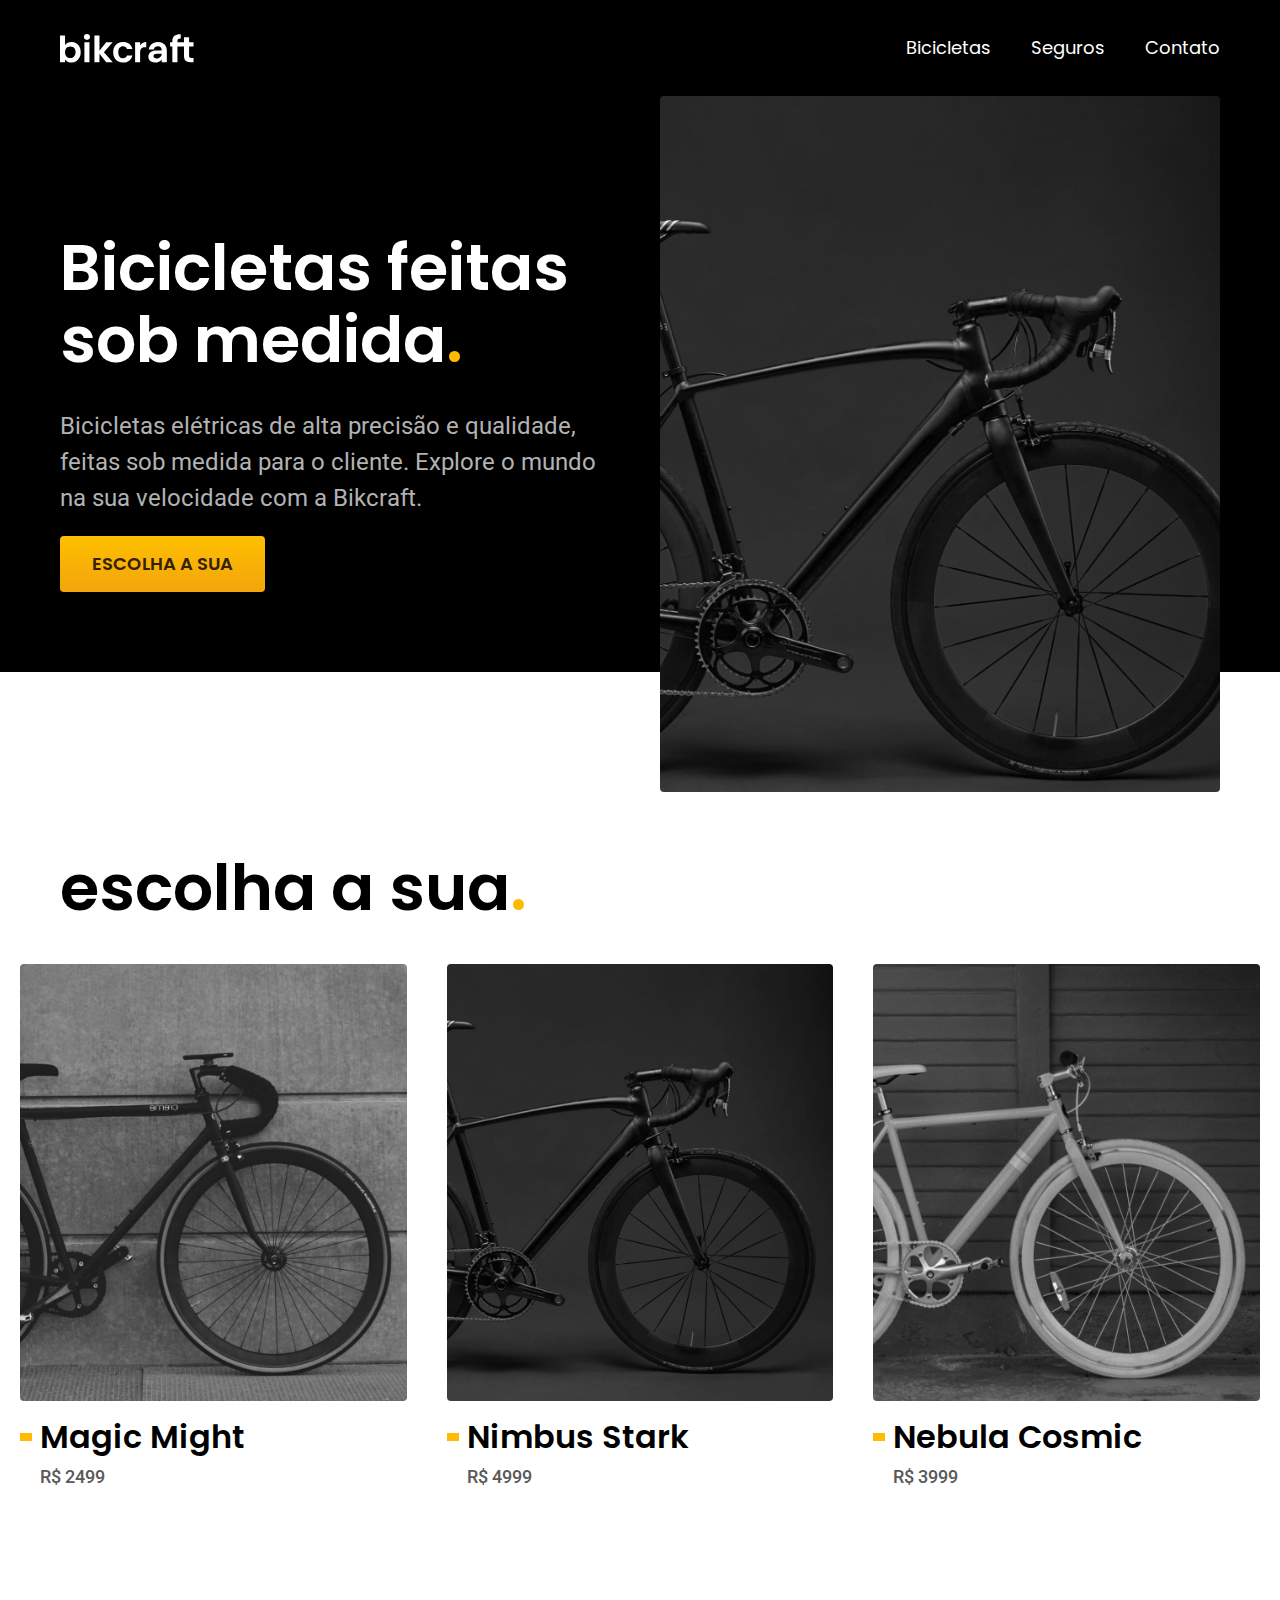
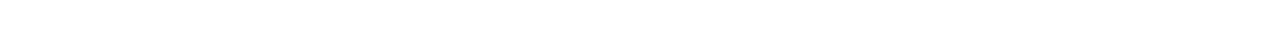
==== index.html @ d126e632 "Lista de bicicletas" ====
<!DOCTYPE html>
<html lang="pt-br">

<head>
  <meta charset="UTF-8">
  <meta name="description" content="Bicicletas elétricas de alta precisão e qualidade,  feitas sob medida para o cliente. Explore o mundo na sua velocidade com a Bikcraft.">
  <link rel="stylesheet" href="./css/style.css">
  <link rel="preconnect" href="https://fonts.googleapis.com">
  <link rel="preconnect" href="https://fonts.gstatic.com" crossorigin>
  <link href="https://fonts.googleapis.com/css2?family=Fira+Sans:wght@400;500;700&family=Poppins:wght@400;500;600&display=swap" rel="stylesheet">
  <link rel="preconnect" href="https://fonts.googleapis.com">
  <link rel="preconnect" href="https://fonts.gstatic.com" crossorigin>
  <link href="https://fonts.googleapis.com/css2?family=Fira+Sans:wght@400;500;700&family=Poppins:wght@400;500;600&family=Roboto:wght@400;500&display=swap" rel="stylesheet">
  <link rel="preconnect" href="https://fonts.googleapis.com">
  <link rel="preconnect" href="https://fonts.gstatic.com" crossorigin>
  <link href="https://fonts.googleapis.com/css2?family=Fira+Sans:wght@400;500;700&family=Merriweather:ital,wght@1,900&family=Poppins:wght@400;500;600&family=Roboto:wght@400;500&display=swap" rel="stylesheet">
  <meta name="viewport" content="width=device-width, initial-scale=1.0">
  <title>Bikcraft - Bicicletas Elétricas</title>
</head>

<body>

  <header class="header-bg">

    <div class="header container">
      <a href="./"><img src="./img/bikcraft.svg" alt="Bikcraft"></a>

      <nav aria-label="primaria">
        <ul class="header-menu font-1-m">
          <li><a href="./bicicletas.html">Bicicletas</a></li>
          <li><a href="./seguros.html">Seguros</a></li>
          <li><a href="./contato.html">Contato</a></li>
        </ul>
      </nav>

    </div>

  </header>

  <main class="introducao-bg">
    <div class="introducao container">
      <div class="introducao-conteudo">
        <h1 class="font-1-xxl">Bicicletas feitas sob medida<span class="ponto">.</span></h1>
        <p class="font-2-l">Bicicletas elétricas de alta precisão e qualidade, feitas sob medida para o cliente. Explore o mundo na sua velocidade com a Bikcraft.</p>
        <a href="./bicicletas.html" class="botao">Escolha a sua</a>
      </div>
      <div class="introducao-imagem">
        <img src="./img/fotos/introducao.jpg" alt="Bicicleta elétrica preta">
      </div>

    </div>
  </main>

  <article class="bicicletas-lista">
    <h2 class="font-1-xxl container">escolha a sua<span class="ponto">.</span></h2>
    <ul>
      <a href="./bicicletas/magic.html">
        <li><img src="./img/bicicletas/magic-home.jpg" alt="">
          <h3 class="font-1-xl">Magic Might</h3>
          <span class="font-2-m">R$ 2499</span>
        </li>
      </a>
      <a href="./bicicletas/nimbus.html">
        <li><img src="./img/bicicletas/nimbus-home.jpg" alt="">
          <h3 class="font-1-xl">Nimbus Stark</h3>
          <span class="font-2-m">R$ 4999</span>
        </li>
      </a>
      <a href="./bicicletas/nebula.html">
        <li><img src="./img/bicicletas/nebula-home.jpg" alt="">
          <h3 class="font-1-xl">Nebula Cosmic</h3>
          <span class="font-2-m">R$ 3999</span>
        </li>
      </a>


    </ul>
  </article>


</body>

</html>
---- css/style.css ----
@import "./utilidades/componentes.css";
@import "./global/global.css";
@import "./global/header.css";

/* Utilidades */
@import "./utilidades/tipografia.css";
@import "./utilidades/cores.css";

/* Home */
@import "./home/introducao.css";

/* Bicicletas */
@import "./bicicletas/bicicletas-lista.css";
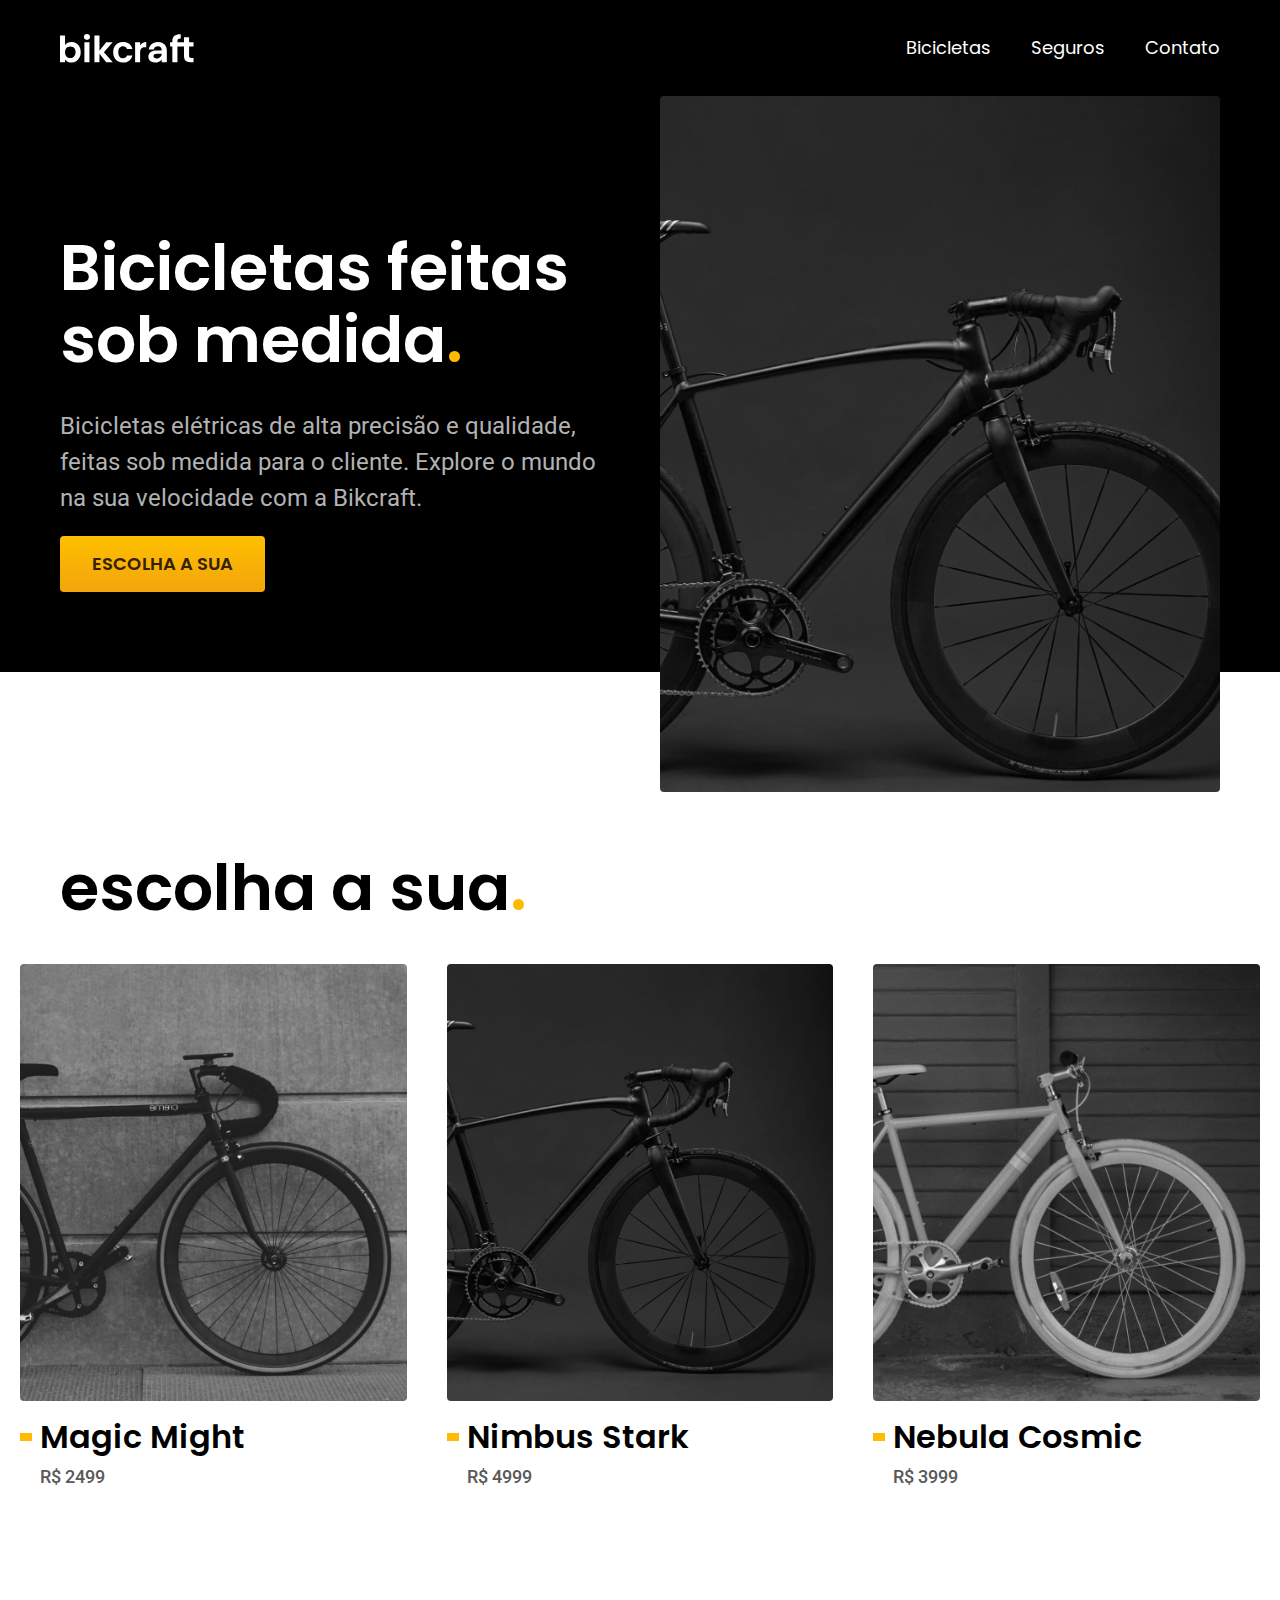
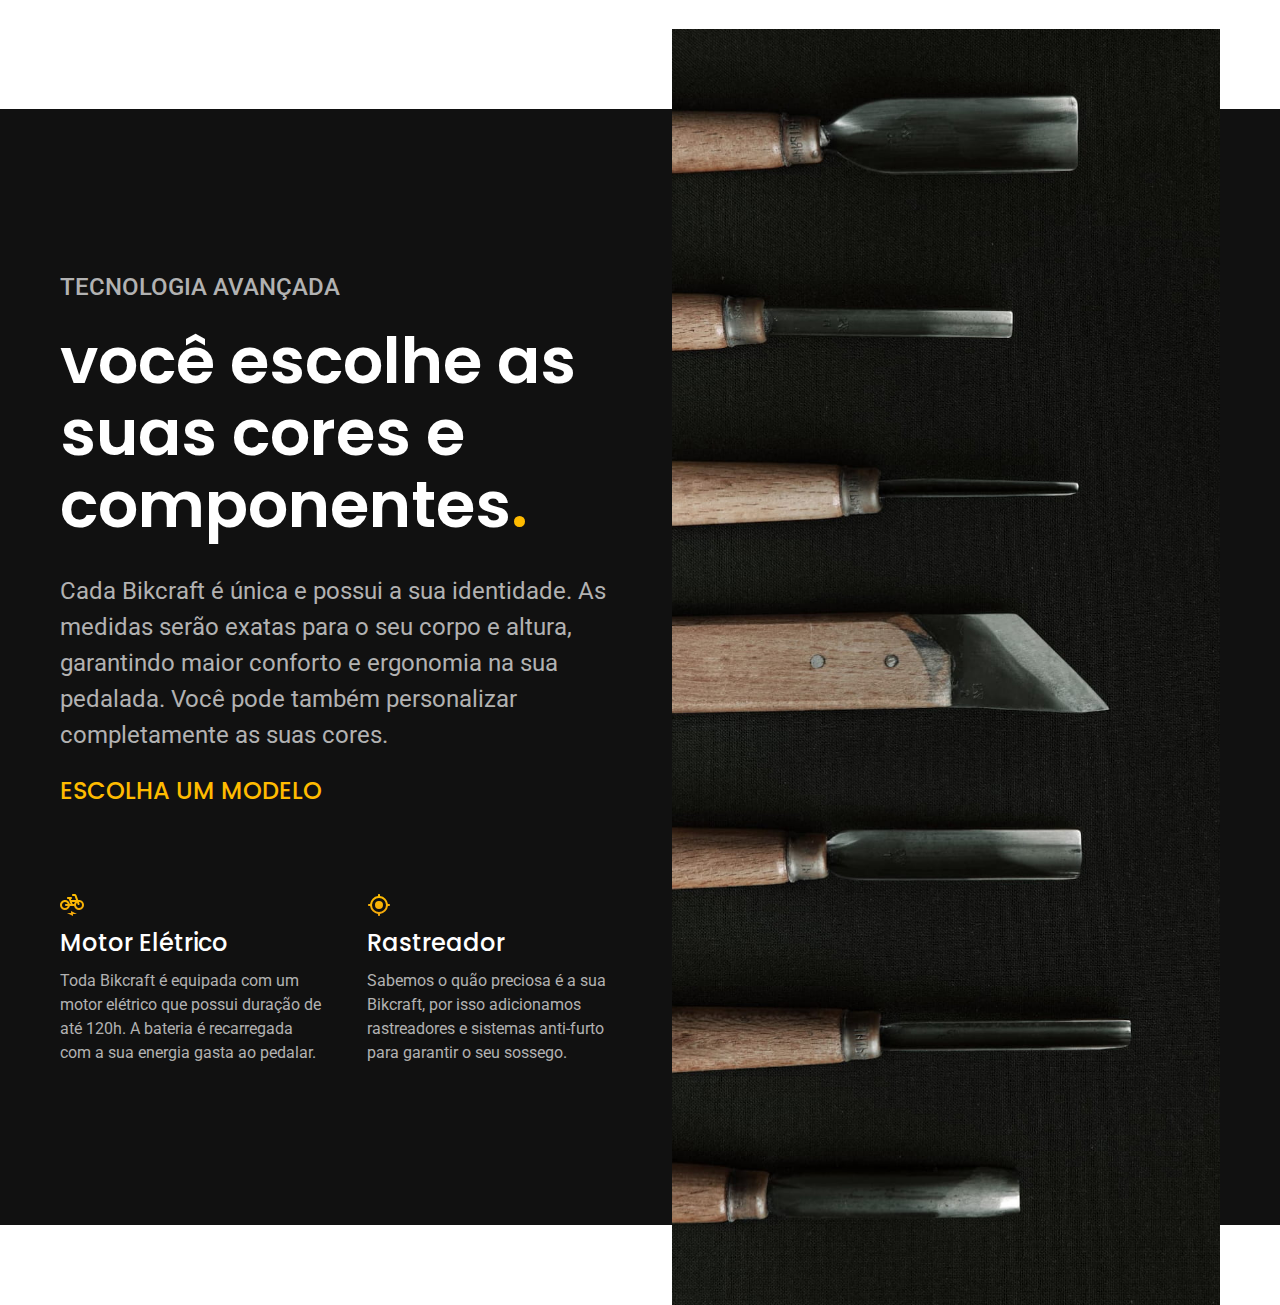
==== commit bb1e7a72: "Tecnologia" ====
--- a/index.html
+++ b/index.html
@@ -72,12 +72,36 @@
           <span class="font-2-m">R$ 3999</span>
         </li>
       </a>
-
-
     </ul>
   </article>
 
+  <article class="tecnologia-bg">
+    <div class="tecnologia container">
+      <div class="tecnologia-conteudo">
+        <span class="font-2-l-b subtitulo">Tecnologia avançada</span>
+        <h2 class="font-1-xxl">você escolhe as suas cores e componentes<span class="ponto">.</span></h2>
+        <p class="font-2-l">Cada Bikcraft é única e possui a sua identidade. As medidas serão exatas para o seu corpo e altura, garantindo maior conforto e ergonomia na sua pedalada. Você pode também personalizar completamente as suas cores.</p>
+        <a href="./bicicletas.html" class="font-1-l">Escolha um modelo</a>
+        <div class="vantagens">
+          <div class="vantagens-item">
+            <img src="./img/icones/eletrica.svg" alt="">
+            <h3 class="font-1-l">Motor Elétrico</h3>
+            <p class="font-2-s">Toda Bikcraft é equipada com um motor elétrico que possui duração de até 120h. A bateria é recarregada com a sua energia gasta ao pedalar.</p>
+          </div>
+          <div>
+            <img src="./img/icones/rastreador.svg" alt="">
+            <h3 class="font-1-l">Rastreador</h3>
+            <p class="font-2-s">Sabemos o quão preciosa é a sua Bikcraft, por isso adicionamos rastreadores e sistemas anti-furto para garantir o seu sossego.</p>
+          </div>
+        </div>
+      </div>
 
+      <div class="tecnologia-imagem">
+        <img src="./img/fotos/tecnologia.jpg" alt="">
+      </div>
+
+    </div>
+  </article>
 </body>
 
 </html>--- a/css/style.css
+++ b/css/style.css
@@ -8,6 +8,7 @@
 
 /* Home */
 @import "./home/introducao.css";
+@import "./home/tecnologia.css";
 
 /* Bicicletas */
 @import "./bicicletas/bicicletas-lista.css";
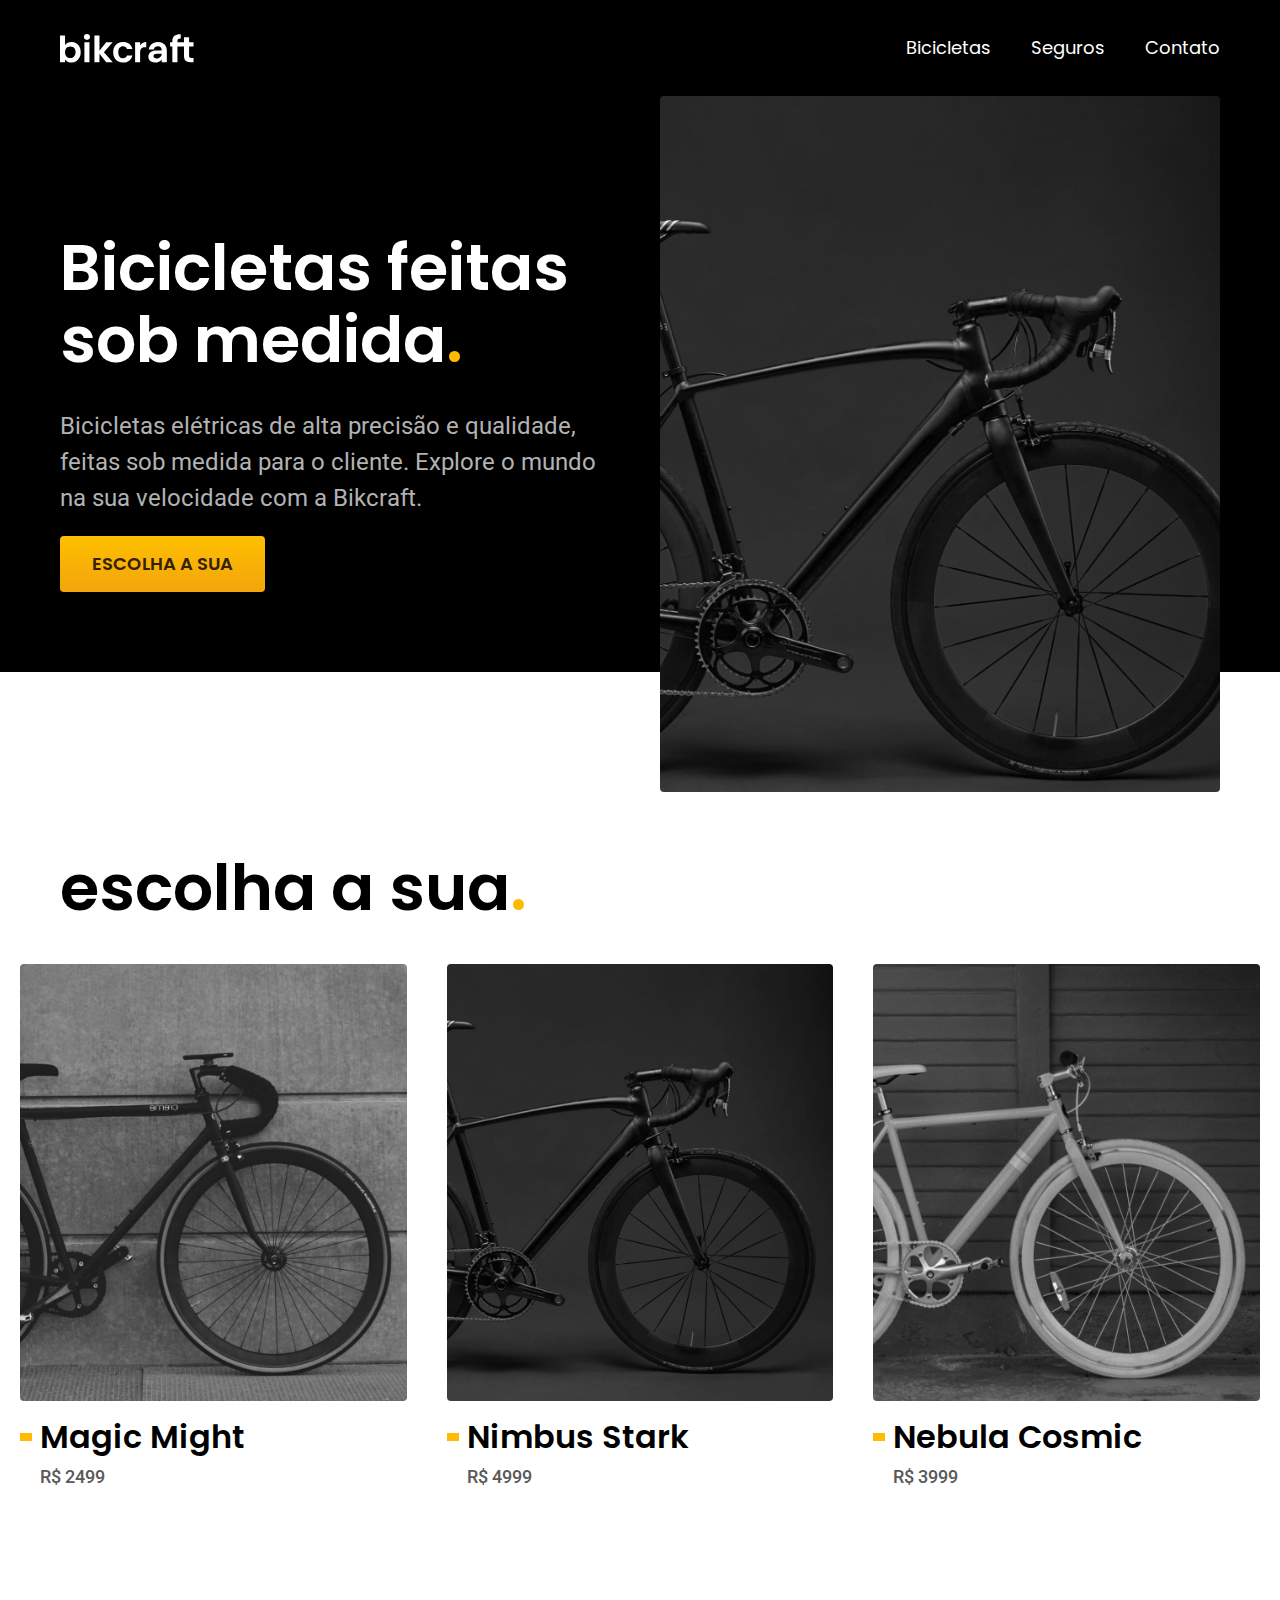
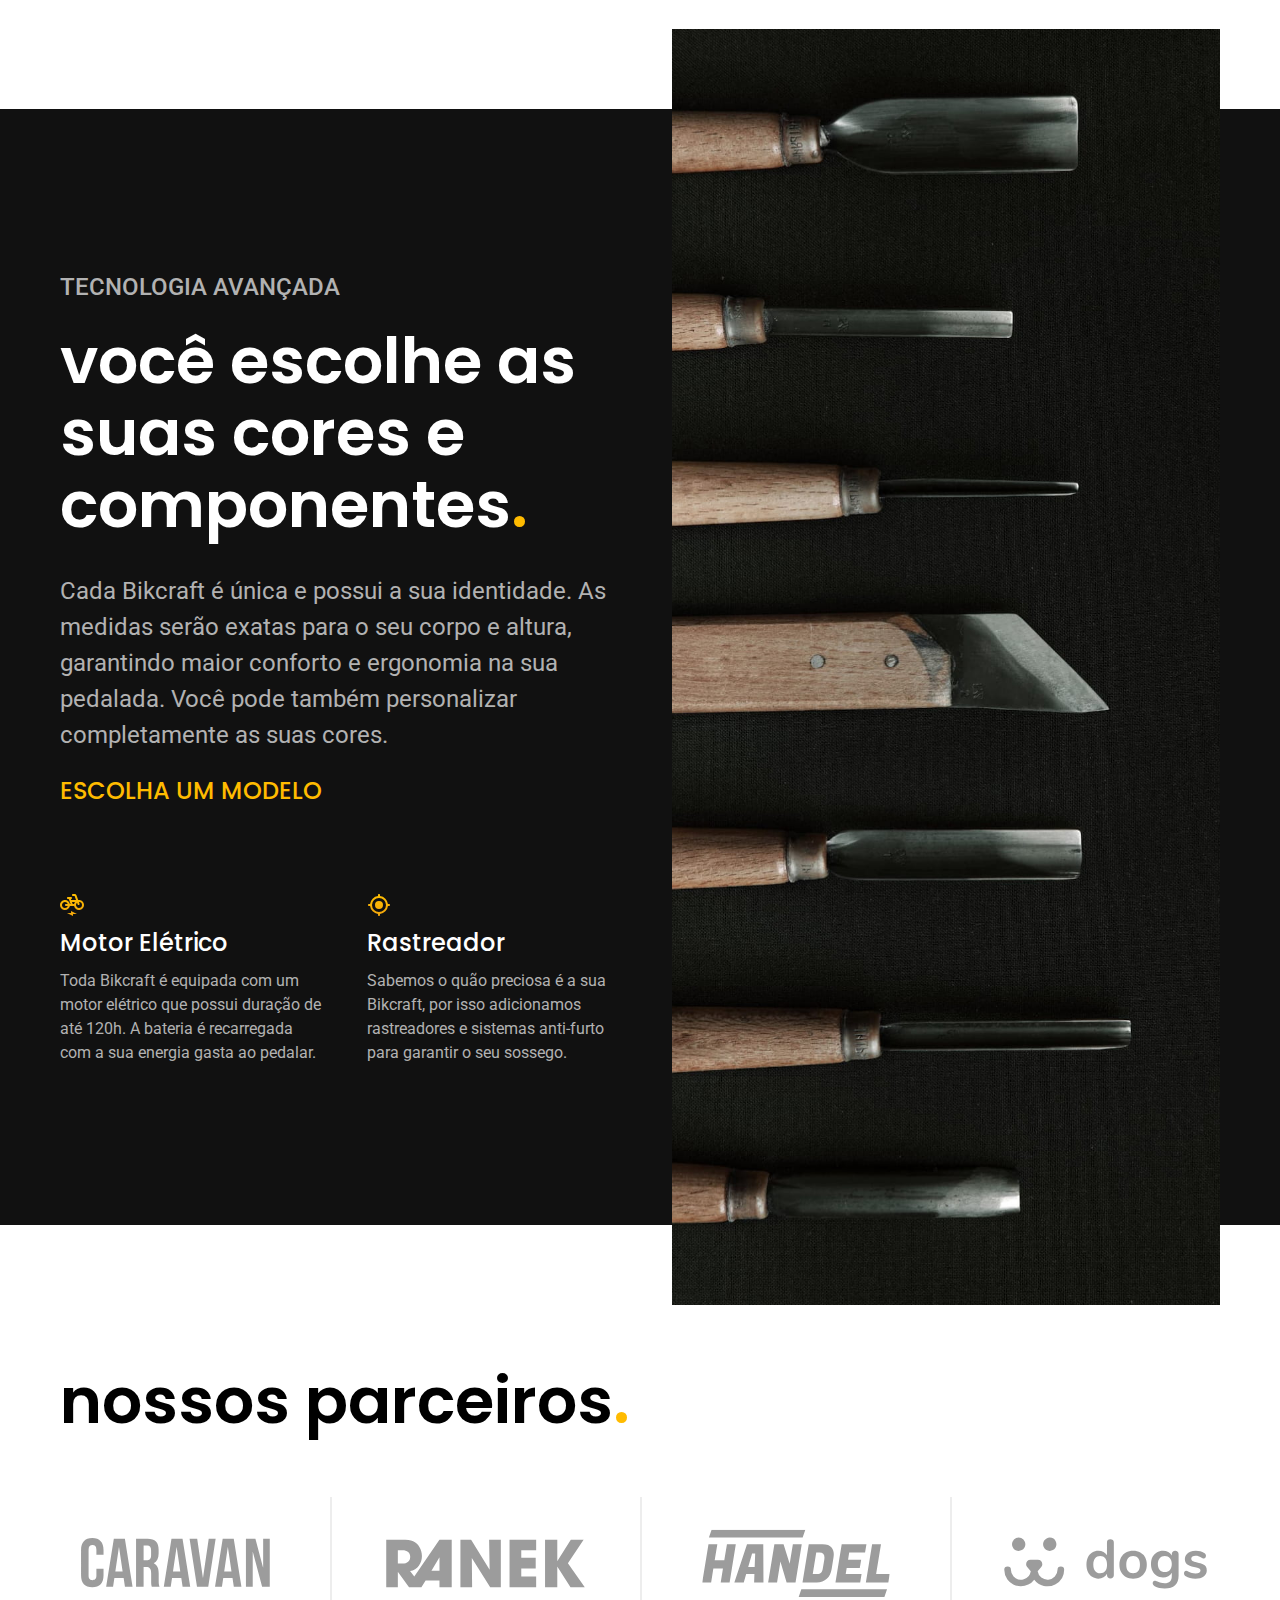
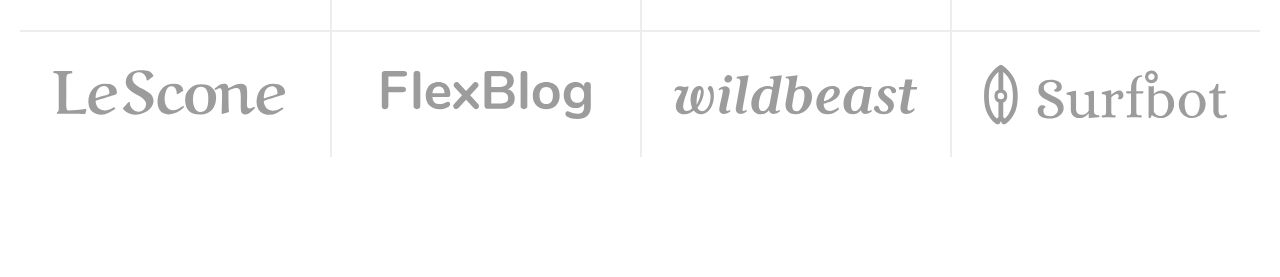
==== commit 7c8a56f7: "Parceiros" ====
--- a/index.html
+++ b/index.html
@@ -5,6 +5,7 @@
   <meta charset="UTF-8">
   <meta name="description" content="Bicicletas elétricas de alta precisão e qualidade,  feitas sob medida para o cliente. Explore o mundo na sua velocidade com a Bikcraft.">
   <link rel="stylesheet" href="./css/style.css">
+  <link rel="icon" type="image/x-icon" href="./img/favicon.svg">
   <link rel="preconnect" href="https://fonts.googleapis.com">
   <link rel="preconnect" href="https://fonts.gstatic.com" crossorigin>
   <link href="https://fonts.googleapis.com/css2?family=Fira+Sans:wght@400;500;700&family=Poppins:wght@400;500;600&display=swap" rel="stylesheet">
@@ -102,6 +103,36 @@
 
     </div>
   </article>
+
+  <section class="parceiros" aria-label="Nossos parceiros">
+    <h2 class="font-1-xxl container">nossos parceiros<span class="ponto">.</span></h2>
+    <ul class="parceiros-logo">
+      <li>
+        <img src="./img/parceiros/caravan.svg" alt="">
+      </li>
+      <li>
+        <img src="./img/parceiros/ranek.svg" alt="">
+      </li>
+      <li>
+        <img src="./img/parceiros/handel.svg" alt="">
+      </li>
+      <li>
+        <img src="./img/parceiros/dogs.svg" alt="">
+      </li>
+      <li>
+        <img src="./img/parceiros/lescone.svg" alt="">
+      </li>
+      <li>
+        <img src="./img/parceiros/flexblog.svg" alt="">
+      </li>
+      <li>
+        <img src="./img/parceiros/wildbeast.svg" alt="">
+      </li>
+      <li>
+        <img src="./img/parceiros/surfbot.svg" alt="">
+      </li>
+    </ul>
+  </section>
 </body>
 
 </html>--- a/css/style.css
+++ b/css/style.css
@@ -9,6 +9,7 @@
 /* Home */
 @import "./home/introducao.css";
 @import "./home/tecnologia.css";
+@import "./home/parceiros.css";
 
 /* Bicicletas */
 @import "./bicicletas/bicicletas-lista.css";
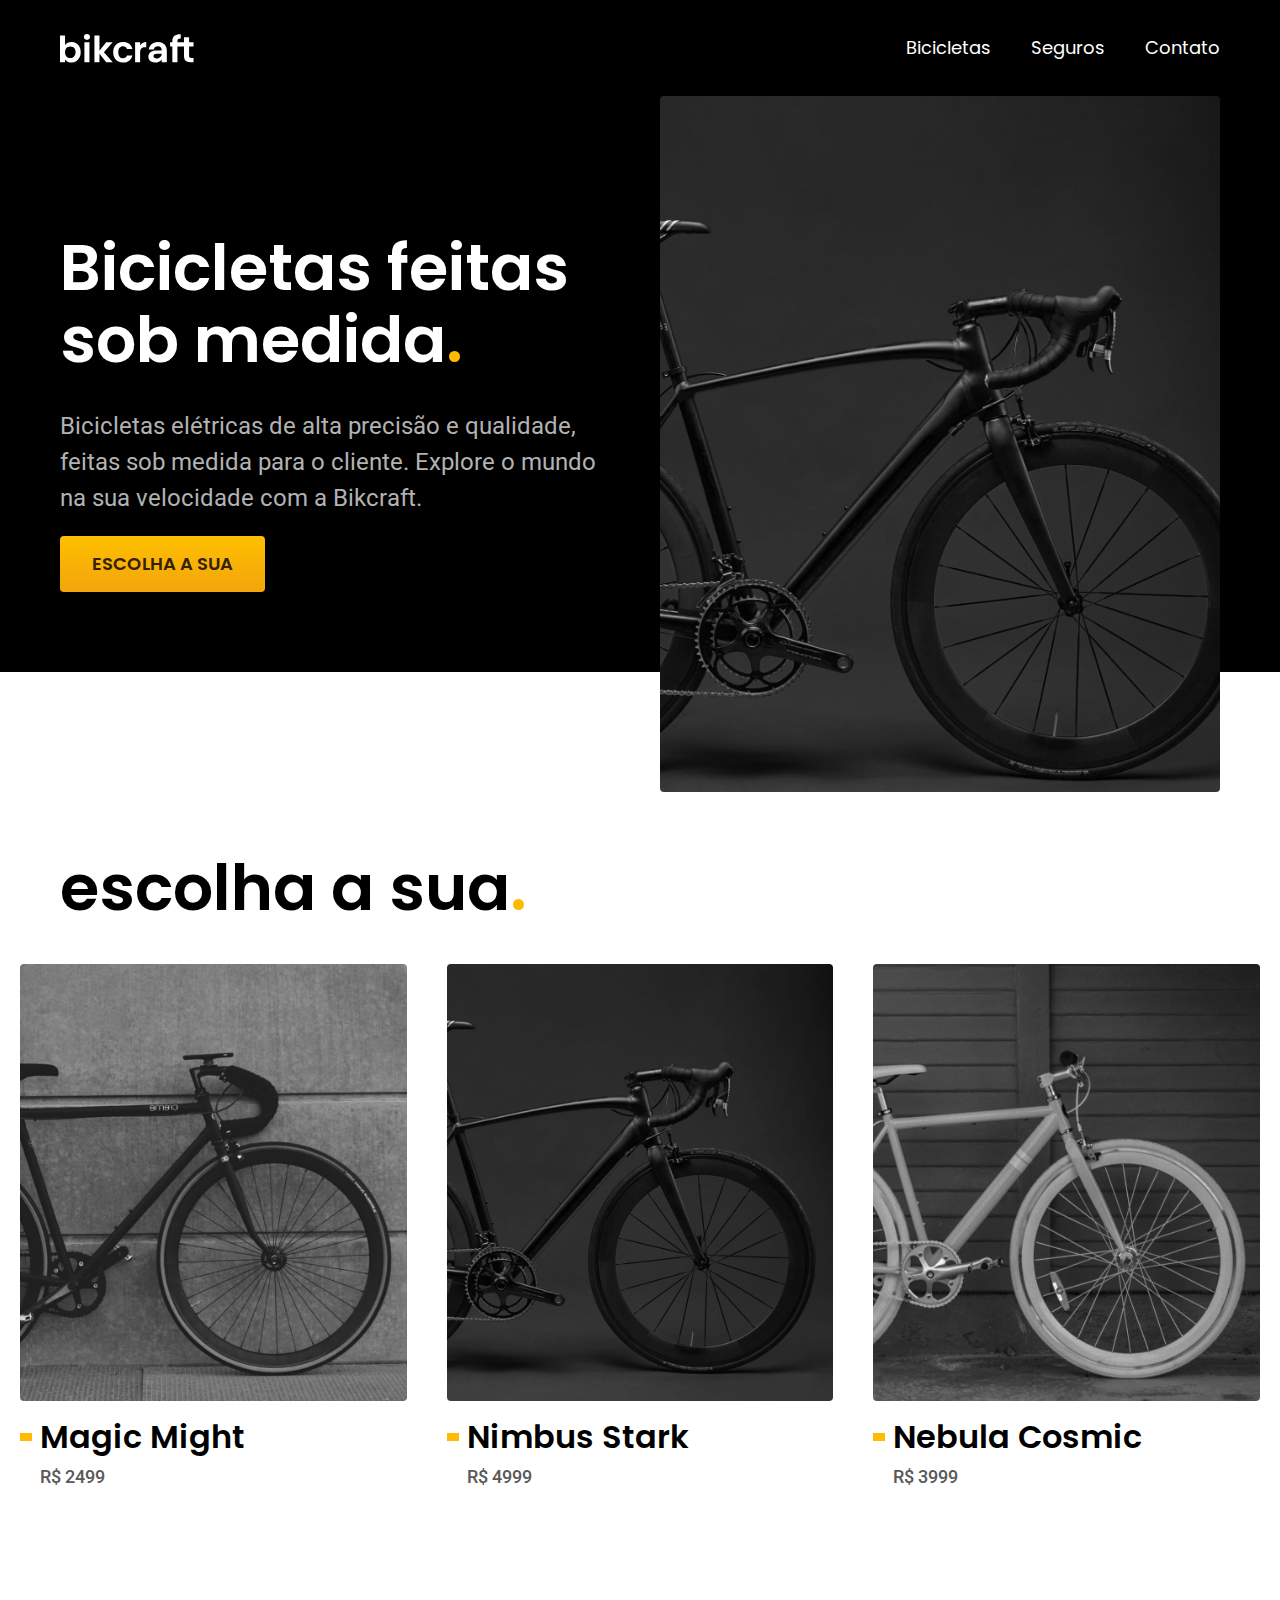
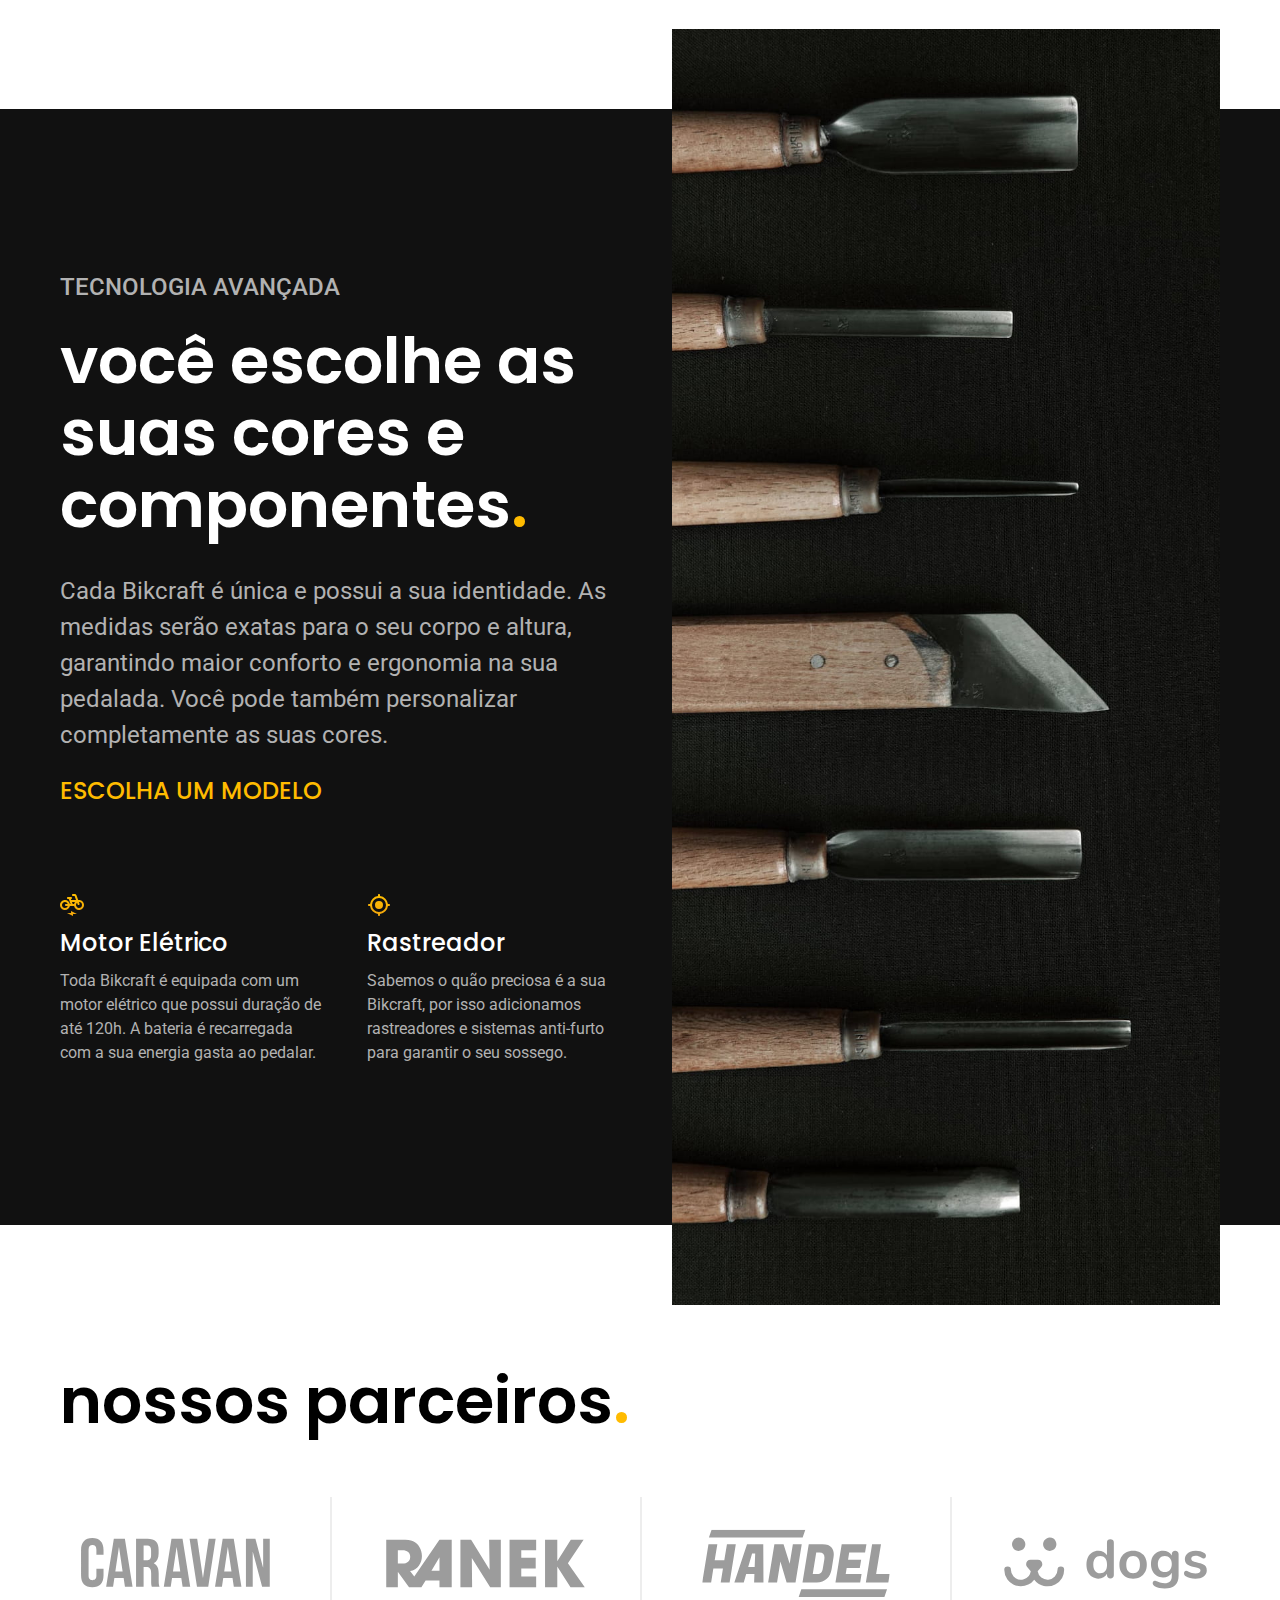
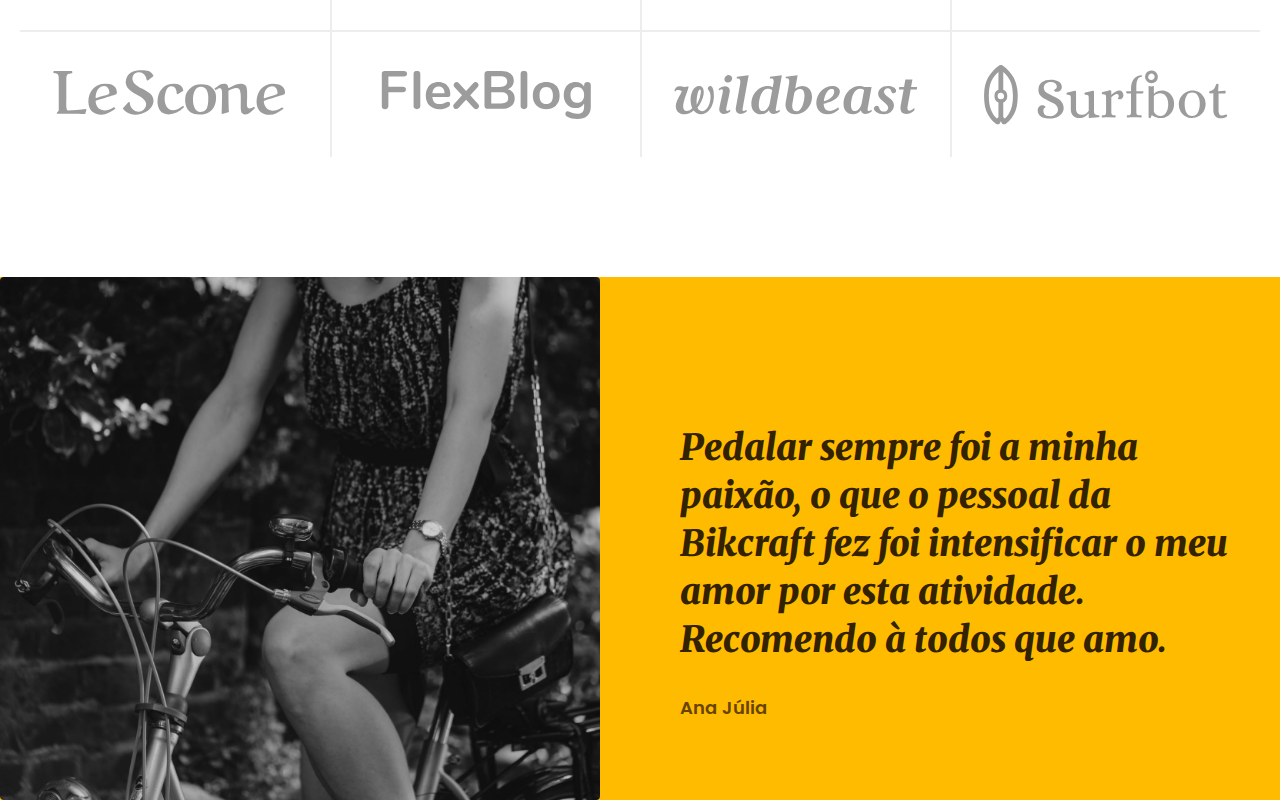
==== commit b2e04b18: "Depoimento" ====
--- a/index.html
+++ b/index.html
@@ -133,6 +133,18 @@
       </li>
     </ul>
   </section>
+
+  <section class="depoimento">
+    <div>
+      <img src="./img/fotos/depoimento.jpg" alt="">
+    </div>
+    <div class="citacao">
+      <p>Pedalar sempre foi a minha paixão, o que o pessoal da Bikcraft fez foi intensificar o meu amor por esta atividade. Recomendo à todos que amo.</p>
+      <span class="font-1-m-b">Ana Júlia</span>
+    </div>
+
+  </section>
+
 </body>
 
 </html>--- a/css/style.css
+++ b/css/style.css
@@ -10,6 +10,7 @@
 @import "./home/introducao.css";
 @import "./home/tecnologia.css";
 @import "./home/parceiros.css";
+@import "./home/depoimento.css";
 
 /* Bicicletas */
 @import "./bicicletas/bicicletas-lista.css";
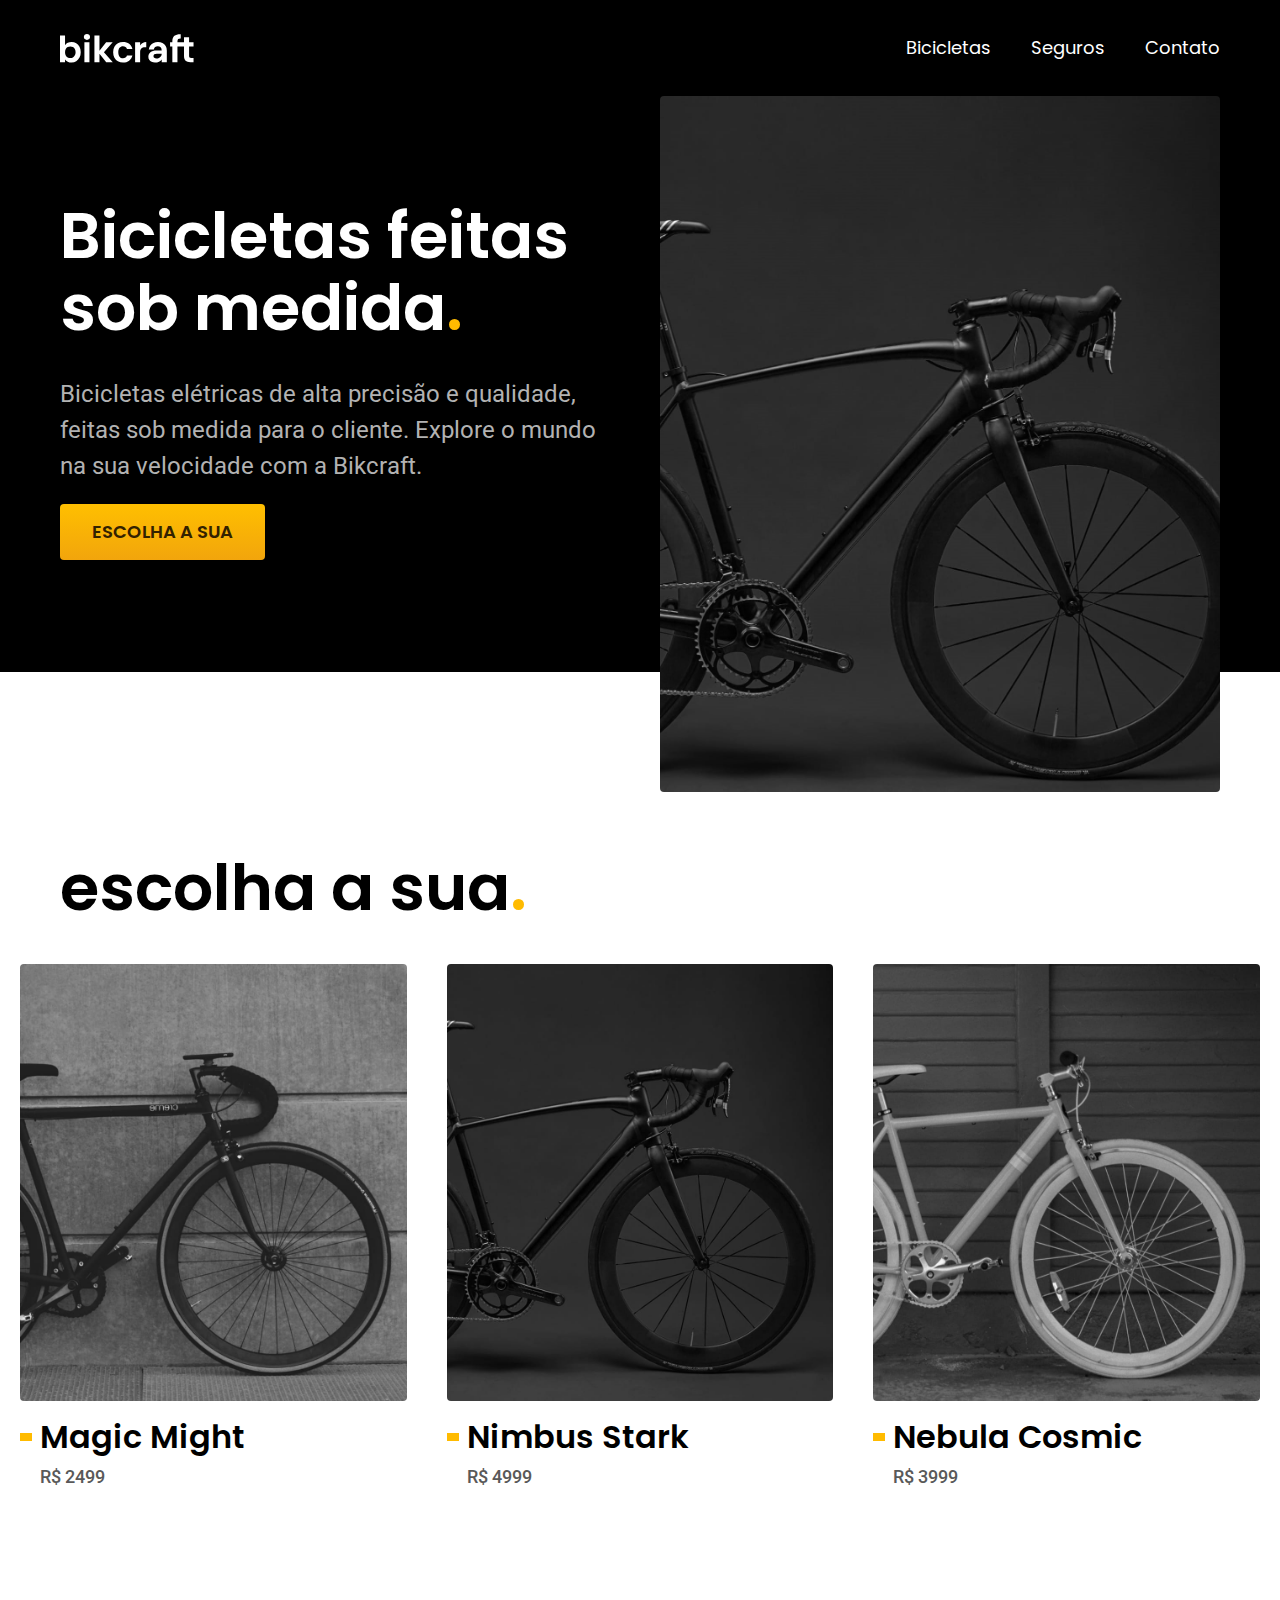
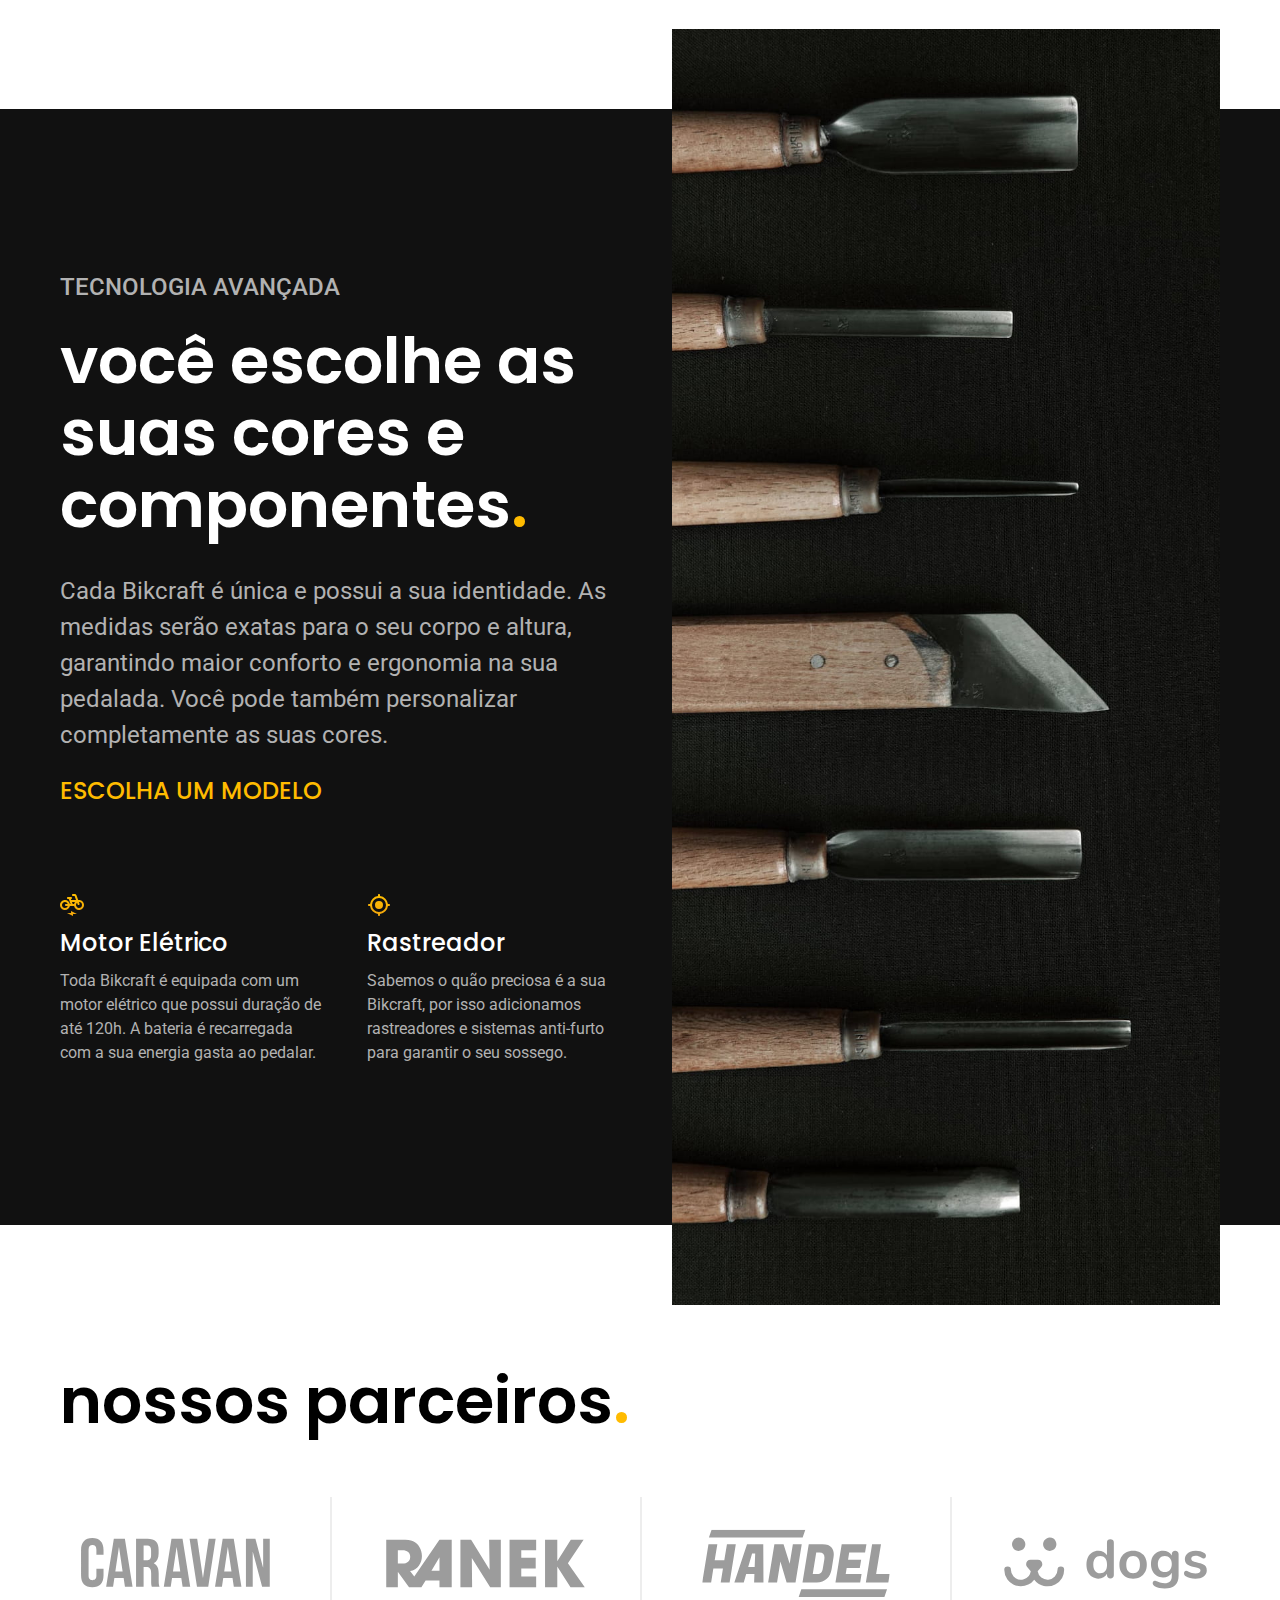
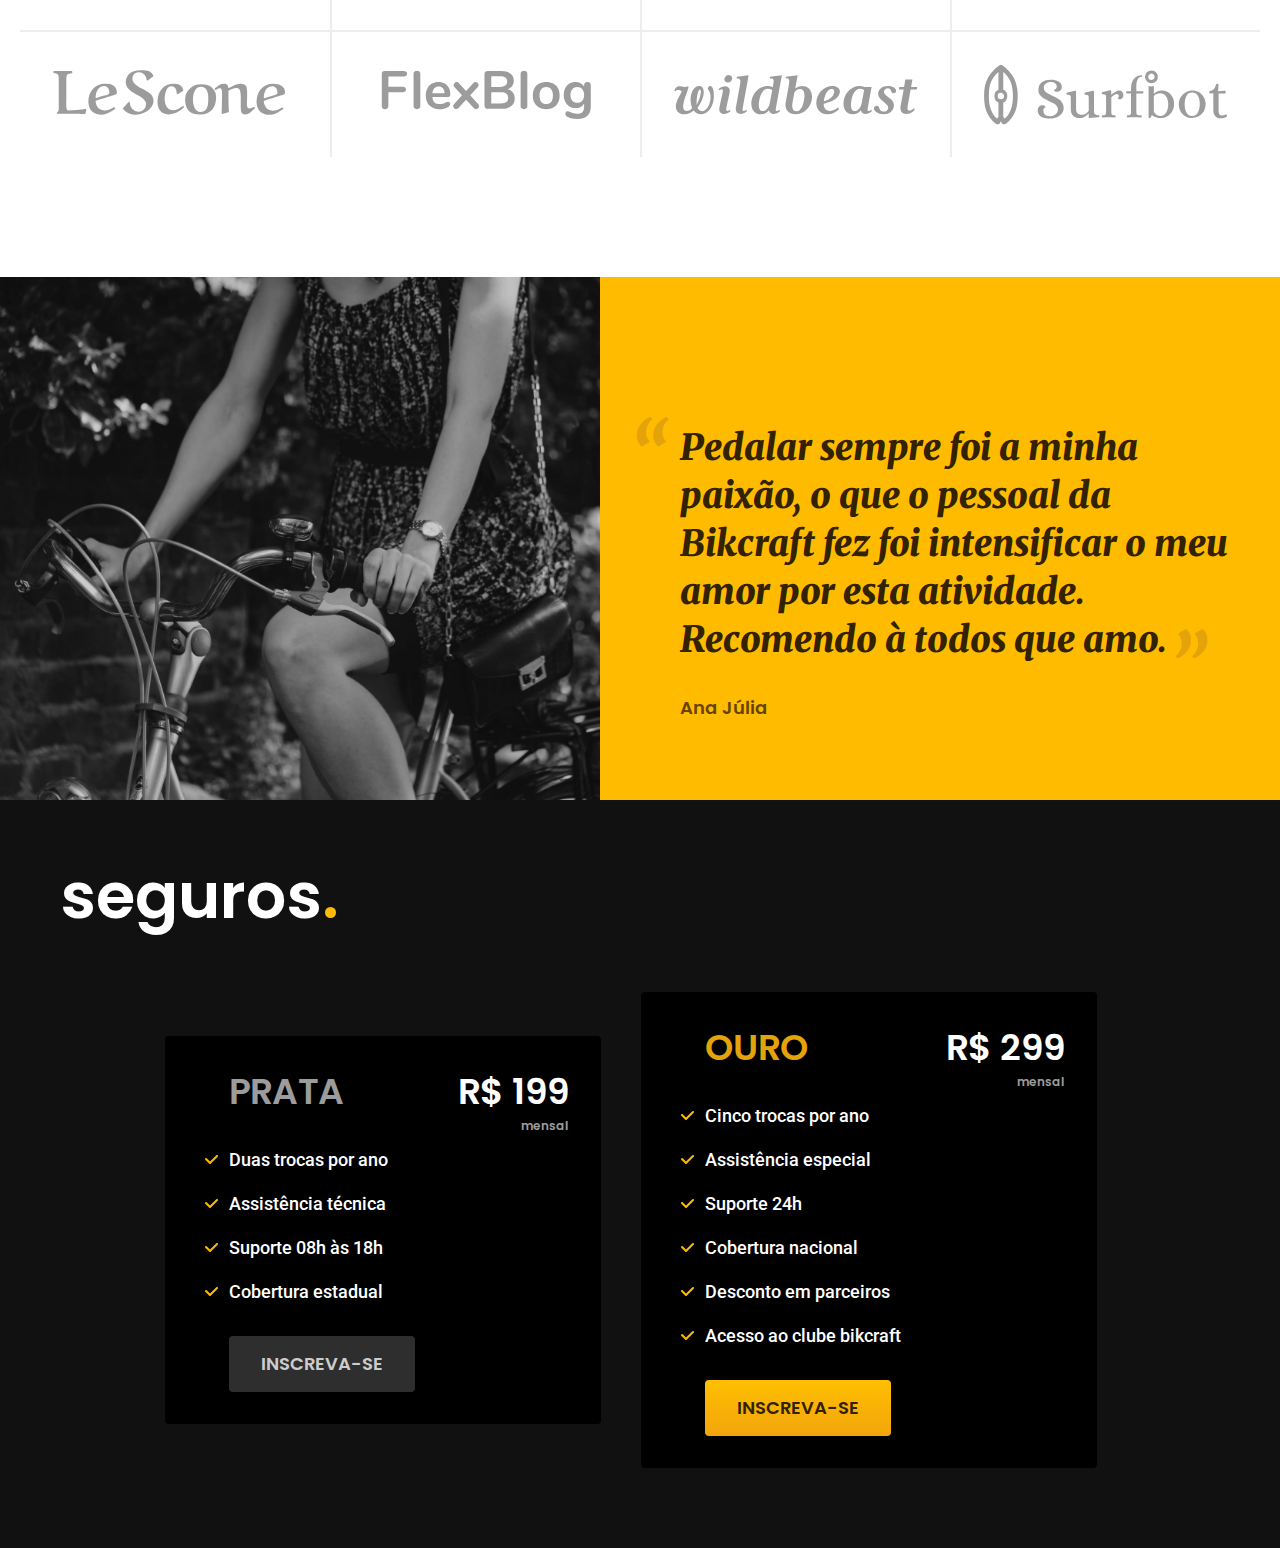
==== commit 4e521d53: "Seguros" ====
--- a/index.html
+++ b/index.html
@@ -145,6 +145,51 @@
 
   </section>
 
+  <article class="seguros-bg">
+    <div class="seguros container">
+      <h2 class="font-1-xxl">seguros<span class="ponto">.</span></h2>
+      <div class="seguros-planos">
+        <div class="plano-box prata">
+          <div>
+            <h3>prata</h3>
+            <ul class="font-2-m">
+              <li>Duas trocas por ano</li>
+              <li>Assistência técnica</li>
+              <li>Suporte 08h às 18h</li>
+              <li>Cobertura estadual</li>
+            </ul>
+            <a href="./orcamento.html" class="botao">inscreva-se</a>
+          </div>
+
+          <div class="valor">
+            <h4>R$ 199</h4>
+            <span class="font-1-xs">mensal</span>
+          </div>
+        </div>
+
+        <div class="plano-box ouro">
+          <div>
+            <h3>ouro</h3>
+            <ul class="font-2-m">
+              <li class=>Cinco trocas por ano</li>
+              <li>Assistência especial</li>
+              <li>Suporte 24h</li>
+              <li>Cobertura nacional</li>
+              <li>Desconto em parceiros</li>
+              <li>Acesso ao clube bikcraft</li>
+            </ul>
+            <a href="./orcamento.html" class="botao">inscreva-se</a>
+          </div>
+
+          <div class="valor">
+            <h4>R$ 299</h4>
+            <span class="font-1-xs">mensal</span>
+          </div>
+        </div>
+      </div>
+    </div>
+  </article>
+
 </body>
 
 </html>--- a/css/style.css
+++ b/css/style.css
@@ -11,6 +11,7 @@
 @import "./home/tecnologia.css";
 @import "./home/parceiros.css";
 @import "./home/depoimento.css";
+@import "./home/seguros.css";
 
 /* Bicicletas */
 @import "./bicicletas/bicicletas-lista.css";
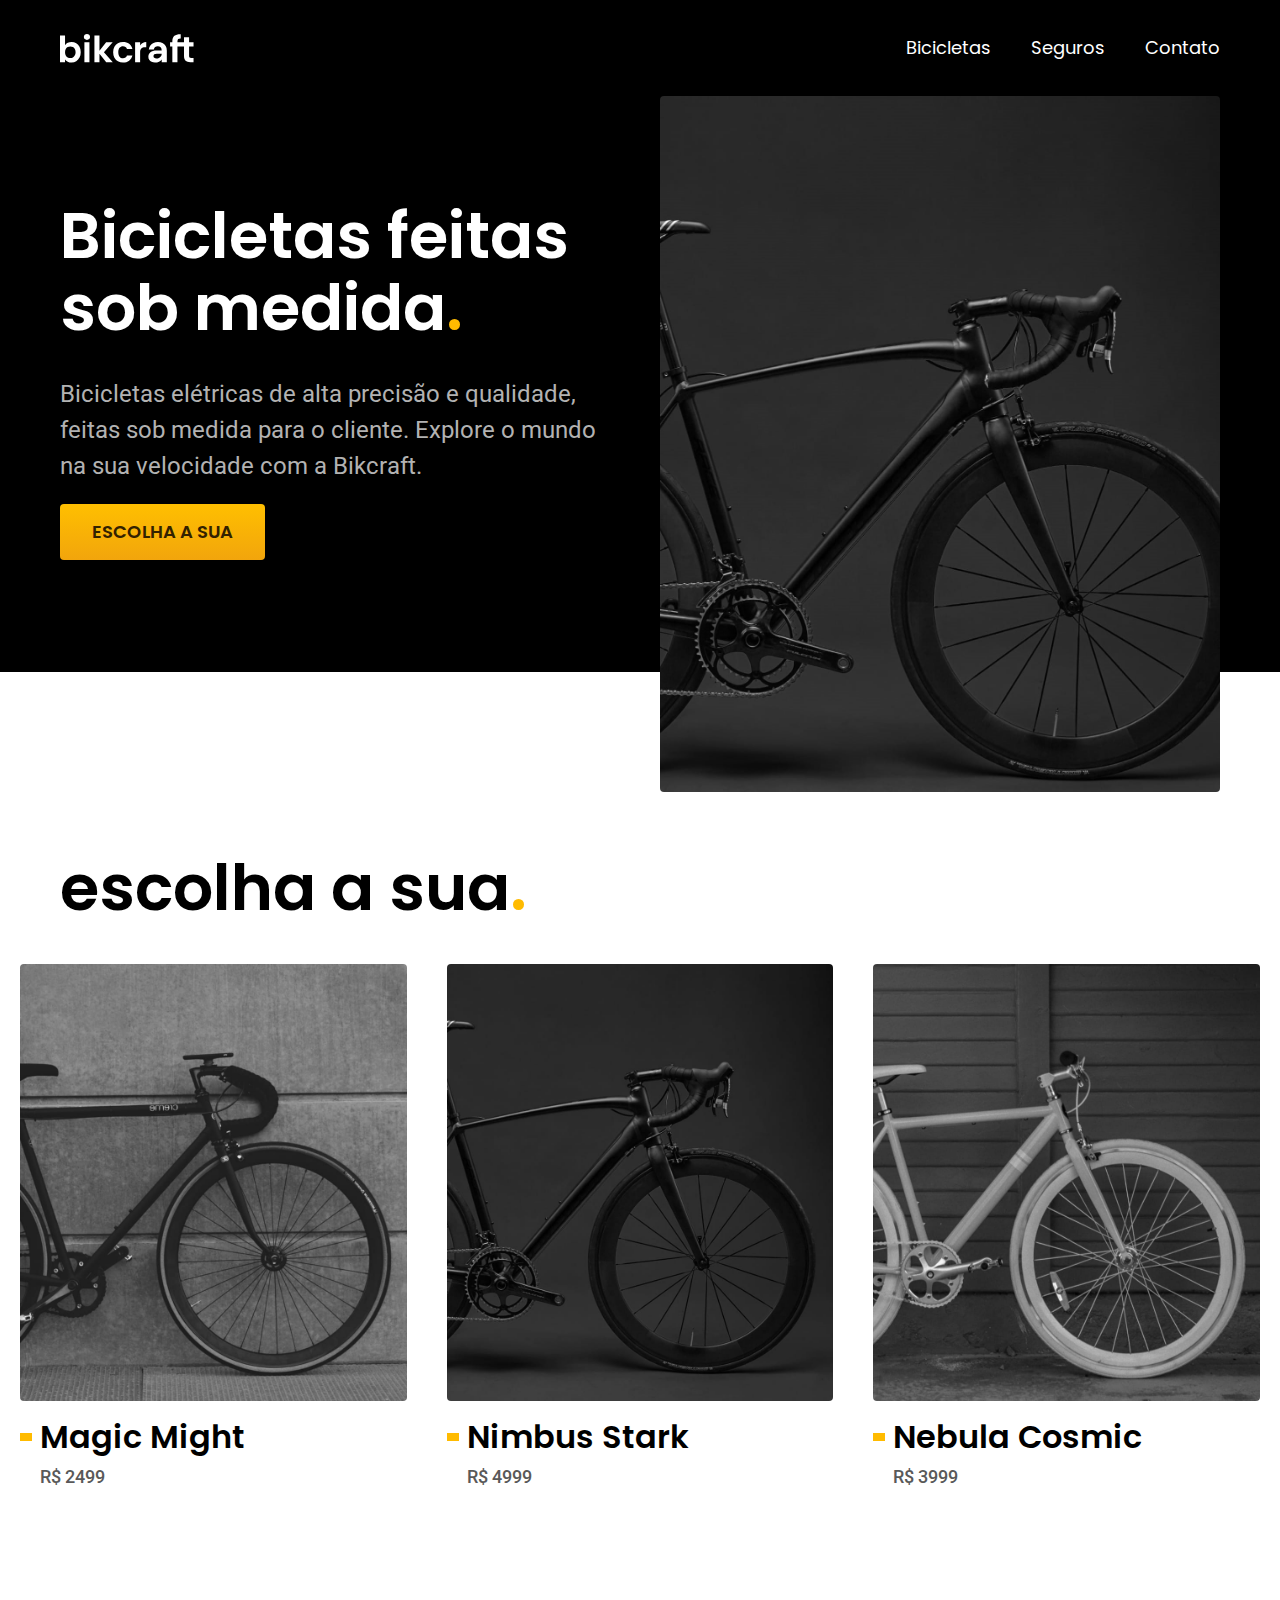
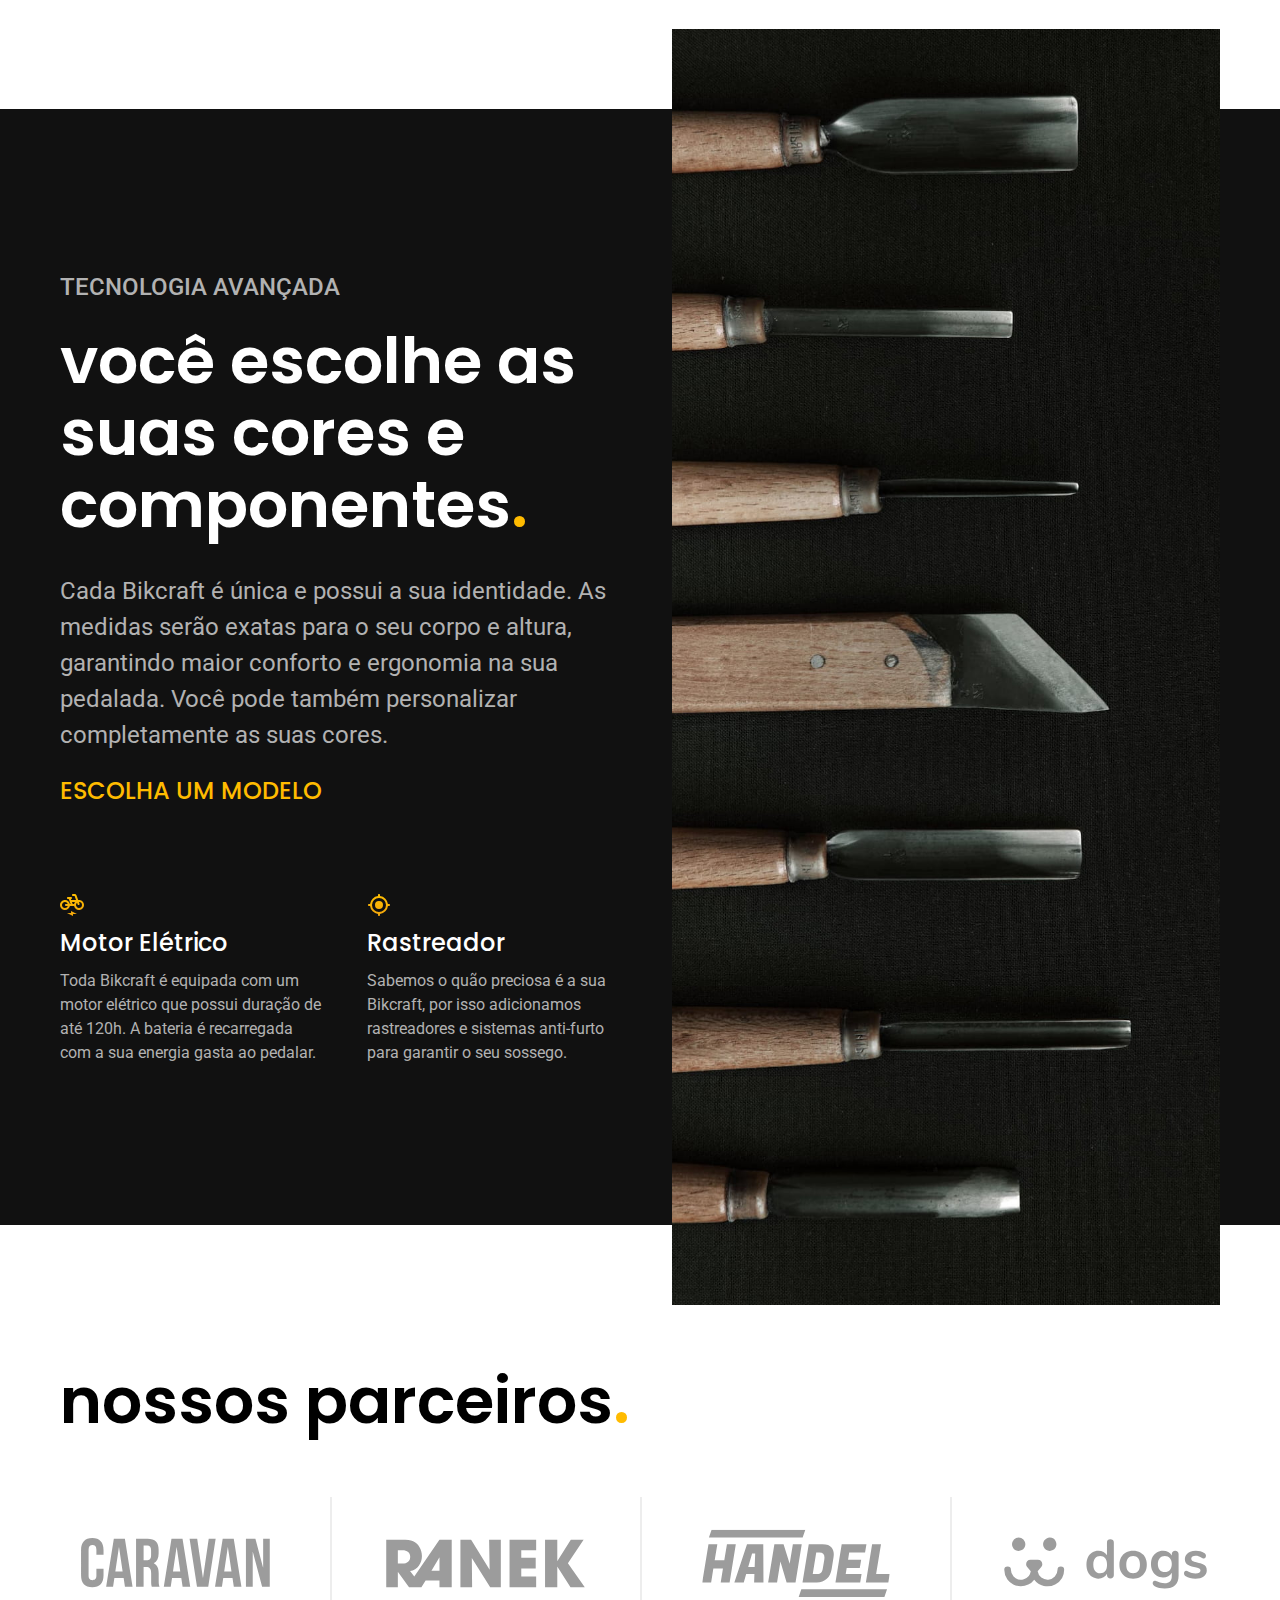
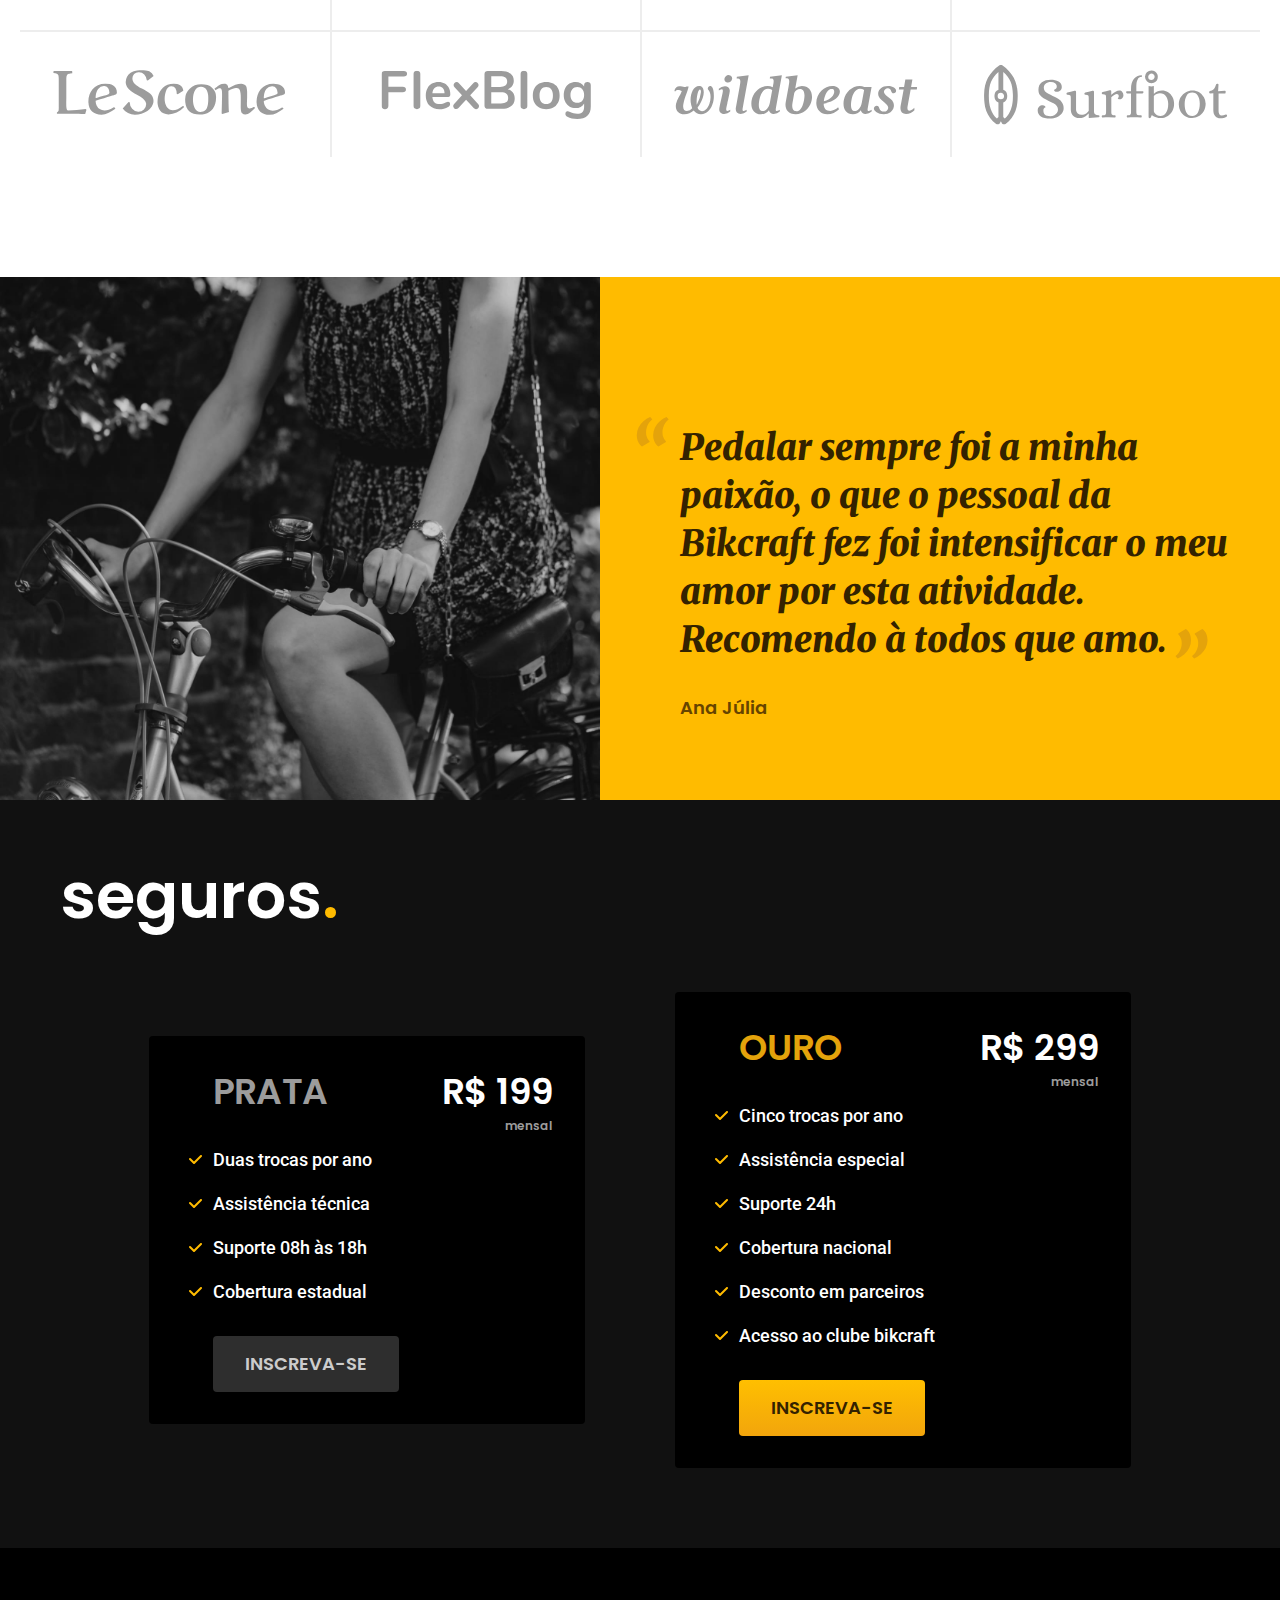
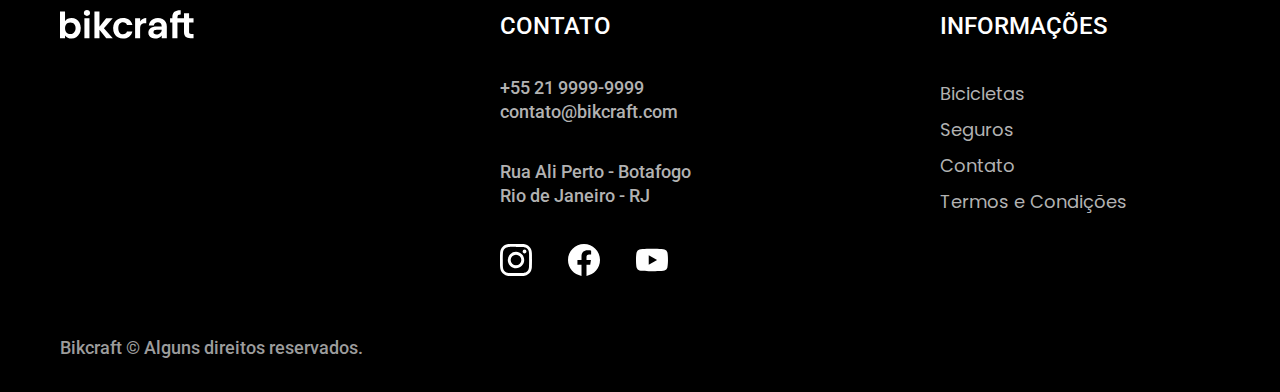
==== commit 73865783: "Footer" ====
--- a/index.html
+++ b/index.html
@@ -190,6 +190,42 @@
     </div>
   </article>
 
+  <footer class="footer-bg">
+    <div class="container">
+      <div class="footer">
+        <a href="./"><img src="./img/bikcraft.svg" alt="Bikcraft"></a>
+        <div>
+          <h3 class="font-2-l-b">contato</h3>
+          <p class="font-2-m">+55 21 9999-9999<br>contato@bikcraft.com</p>
+          <p class="font-2-m">Rua Ali Perto - Botafogo<br>Rio de Janeiro - RJ</p>
+          <ul class="redes-sociais">
+            <li>
+              <a href="./"><img src="./img/redes/instagram-w.svg" alt=""></a>
+            </li>
+            <li>
+              <a href="./"><img src="./img/redes/facebook-w.svg" alt=""></a>
+            </li>
+            <li>
+              <a href="./"><img src="./img/redes/youtube-w.svg" alt=""></a>
+            </li>
+          </ul>
+        </div>
+
+        <div class="info">
+          <h3 class="font-2-l-b">informações</h3>
+          <ul class="font-1-m">
+            <li><a href="./bicicletas.html">Bicicletas</a></li>
+            <li><a href="./seguros.html">Seguros</a></li>
+            <li><a href="./contato.html">Contato</a></li>
+            <li><a href="./termos.html">Termos e Condições</a></li>
+          </ul>
+        </div>
+      </div>
+
+      <h4 class="font-2-m">Bikcraft © Alguns direitos reservados. </h4>
+    </div>
+  </footer>
+
 </body>
 
 </html>--- a/css/style.css
+++ b/css/style.css
@@ -1,6 +1,7 @@
 @import "./utilidades/componentes.css";
 @import "./global/global.css";
 @import "./global/header.css";
+@import "./global/footer.css";
 
 /* Utilidades */
 @import "./utilidades/tipografia.css";
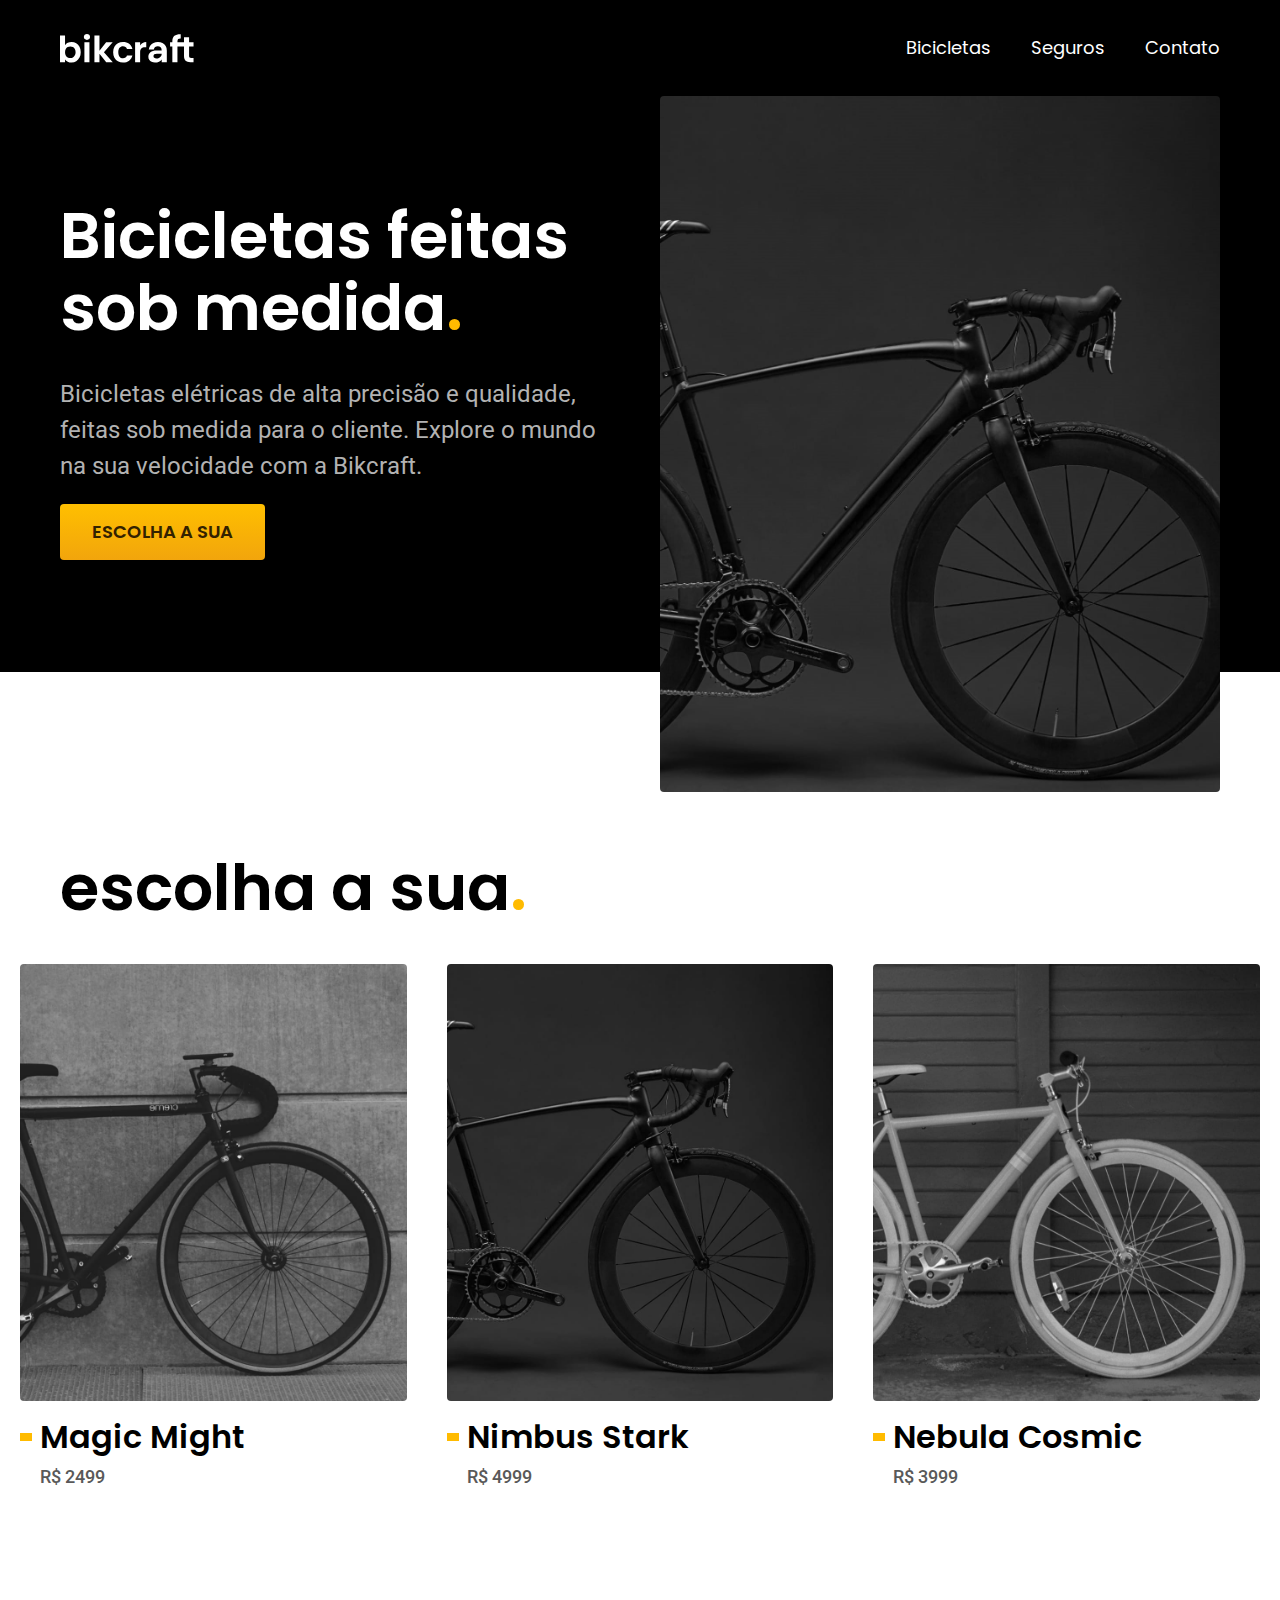
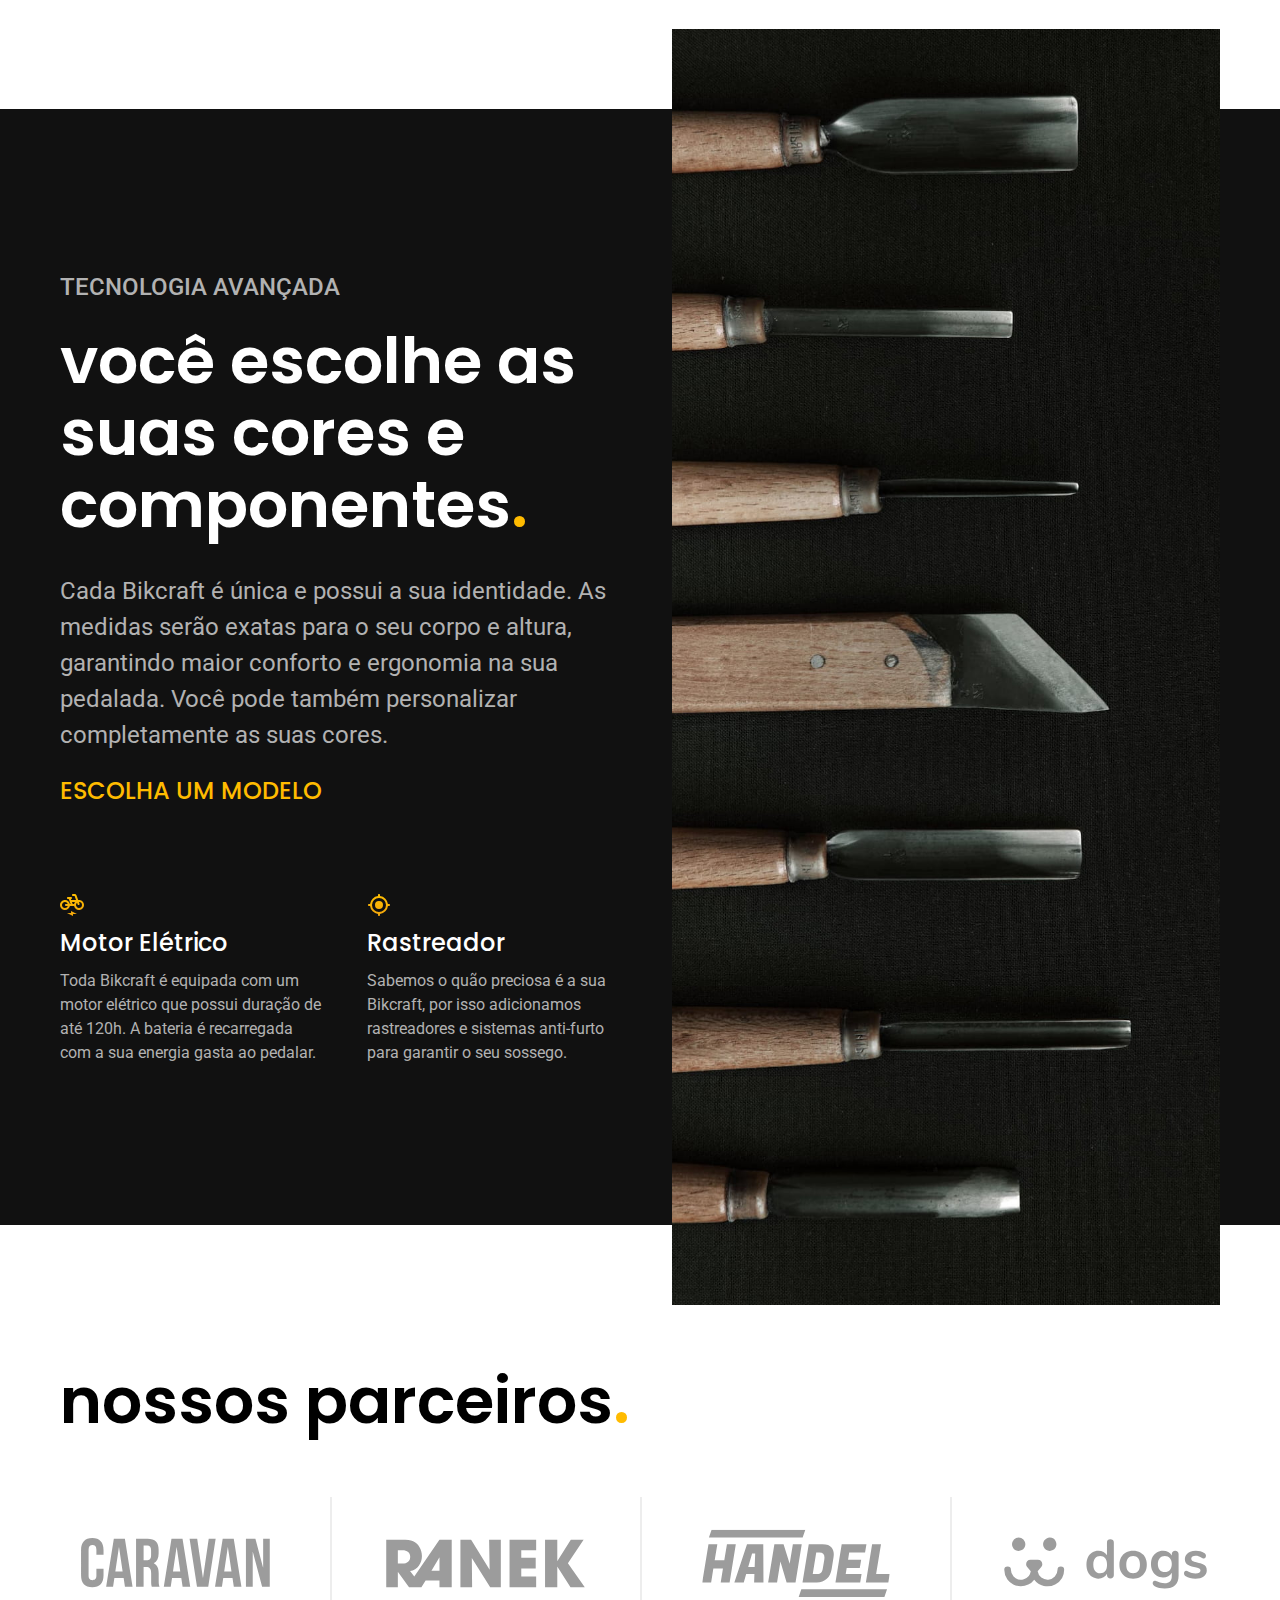
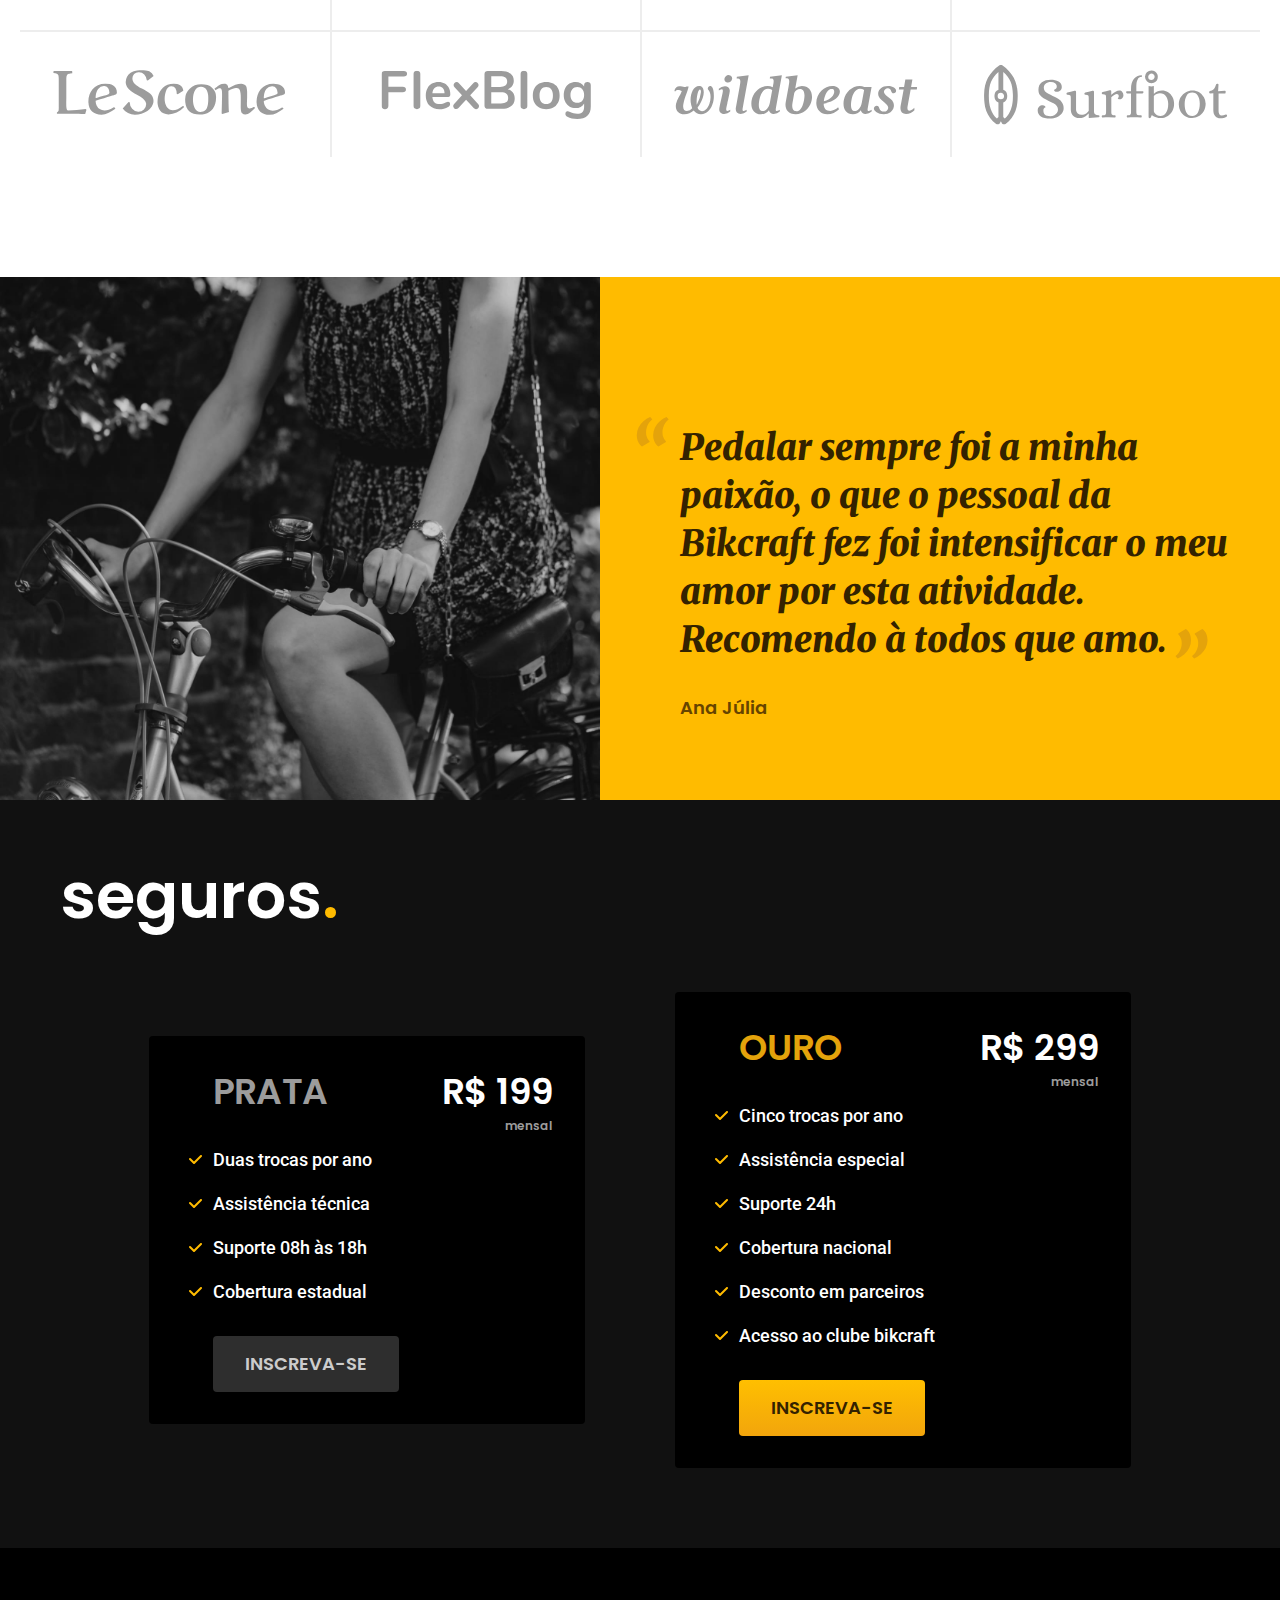
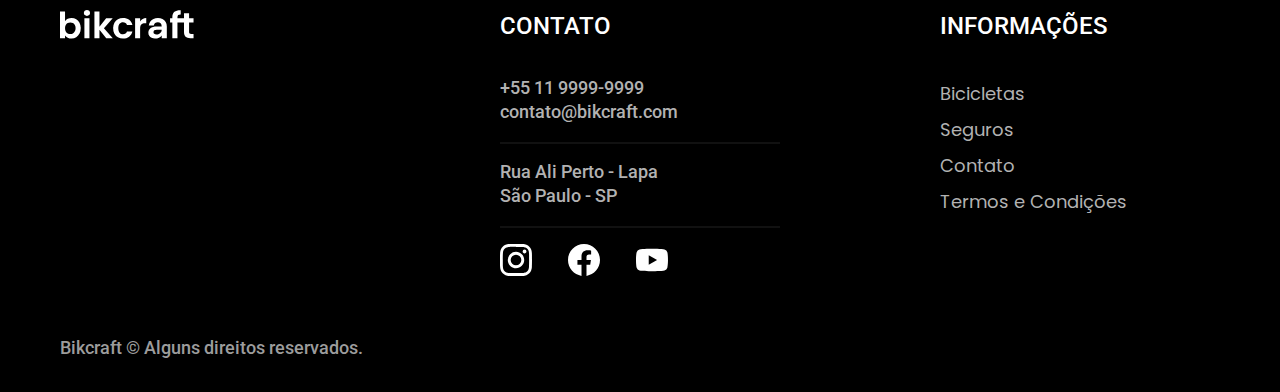
==== commit f790973f: "Leves alterações" ====
--- a/index.html
+++ b/index.html
@@ -196,8 +196,8 @@
         <a href="./"><img src="./img/bikcraft.svg" alt="Bikcraft"></a>
         <div>
           <h3 class="font-2-l-b">contato</h3>
-          <p class="font-2-m">+55 21 9999-9999<br>contato@bikcraft.com</p>
-          <p class="font-2-m">Rua Ali Perto - Botafogo<br>Rio de Janeiro - RJ</p>
+          <p class="font-2-m">+55 11 9999-9999<br>contato@bikcraft.com</p>
+          <p class="font-2-m">Rua Ali Perto - Lapa<br>São Paulo - SP</p>
           <ul class="redes-sociais">
             <li>
               <a href="./"><img src="./img/redes/instagram-w.svg" alt=""></a>
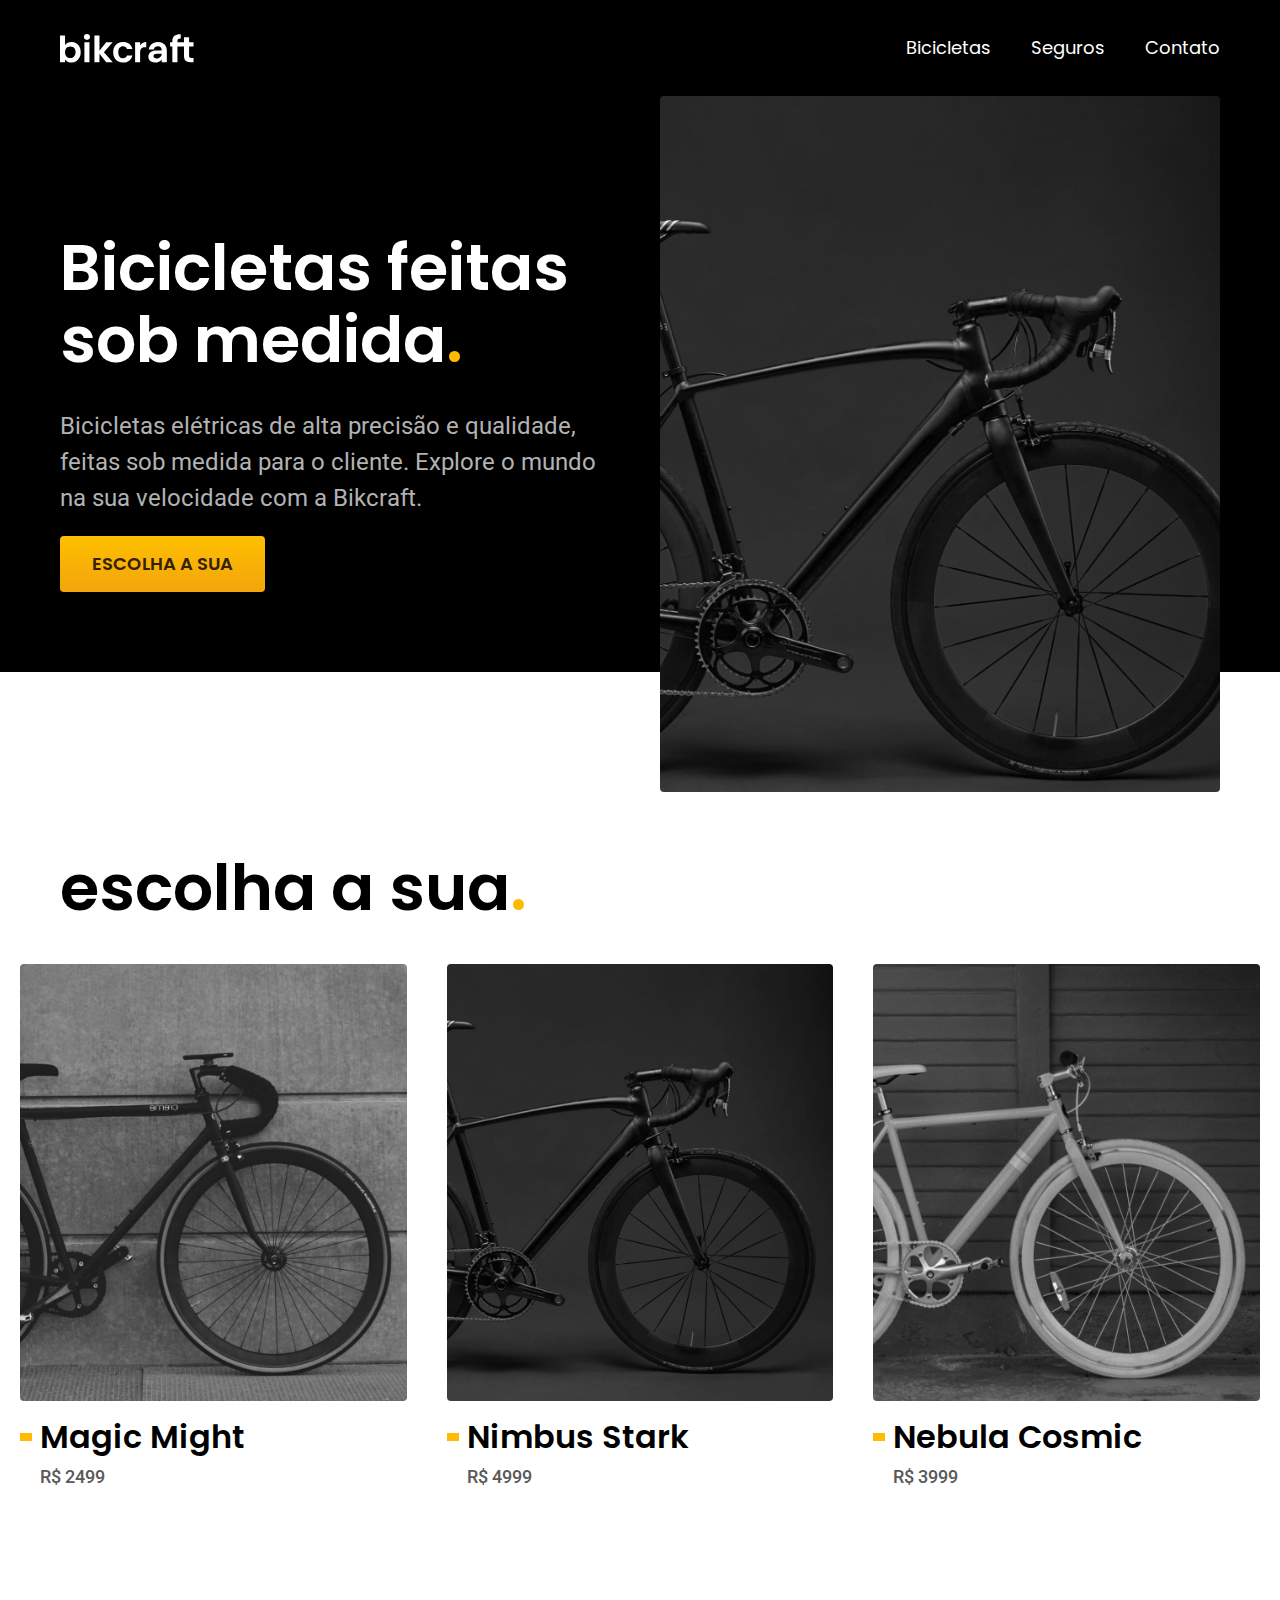
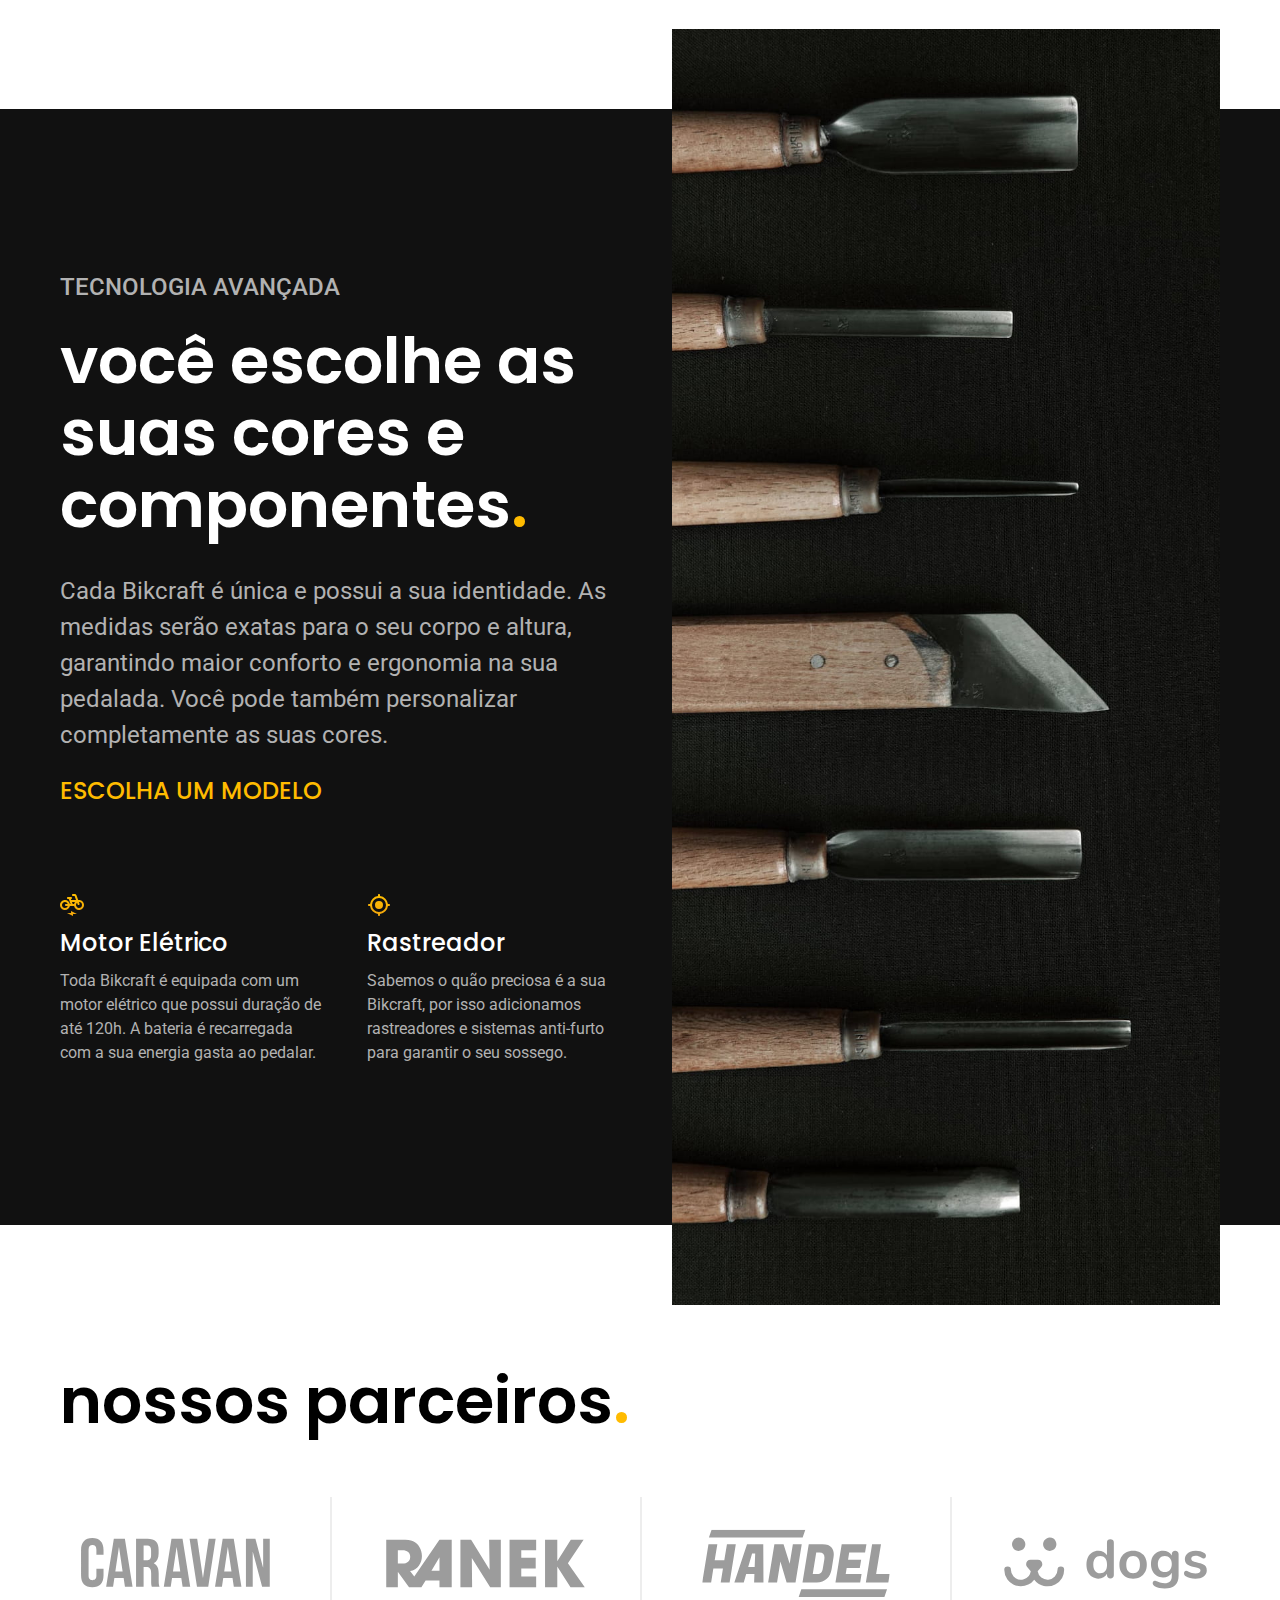
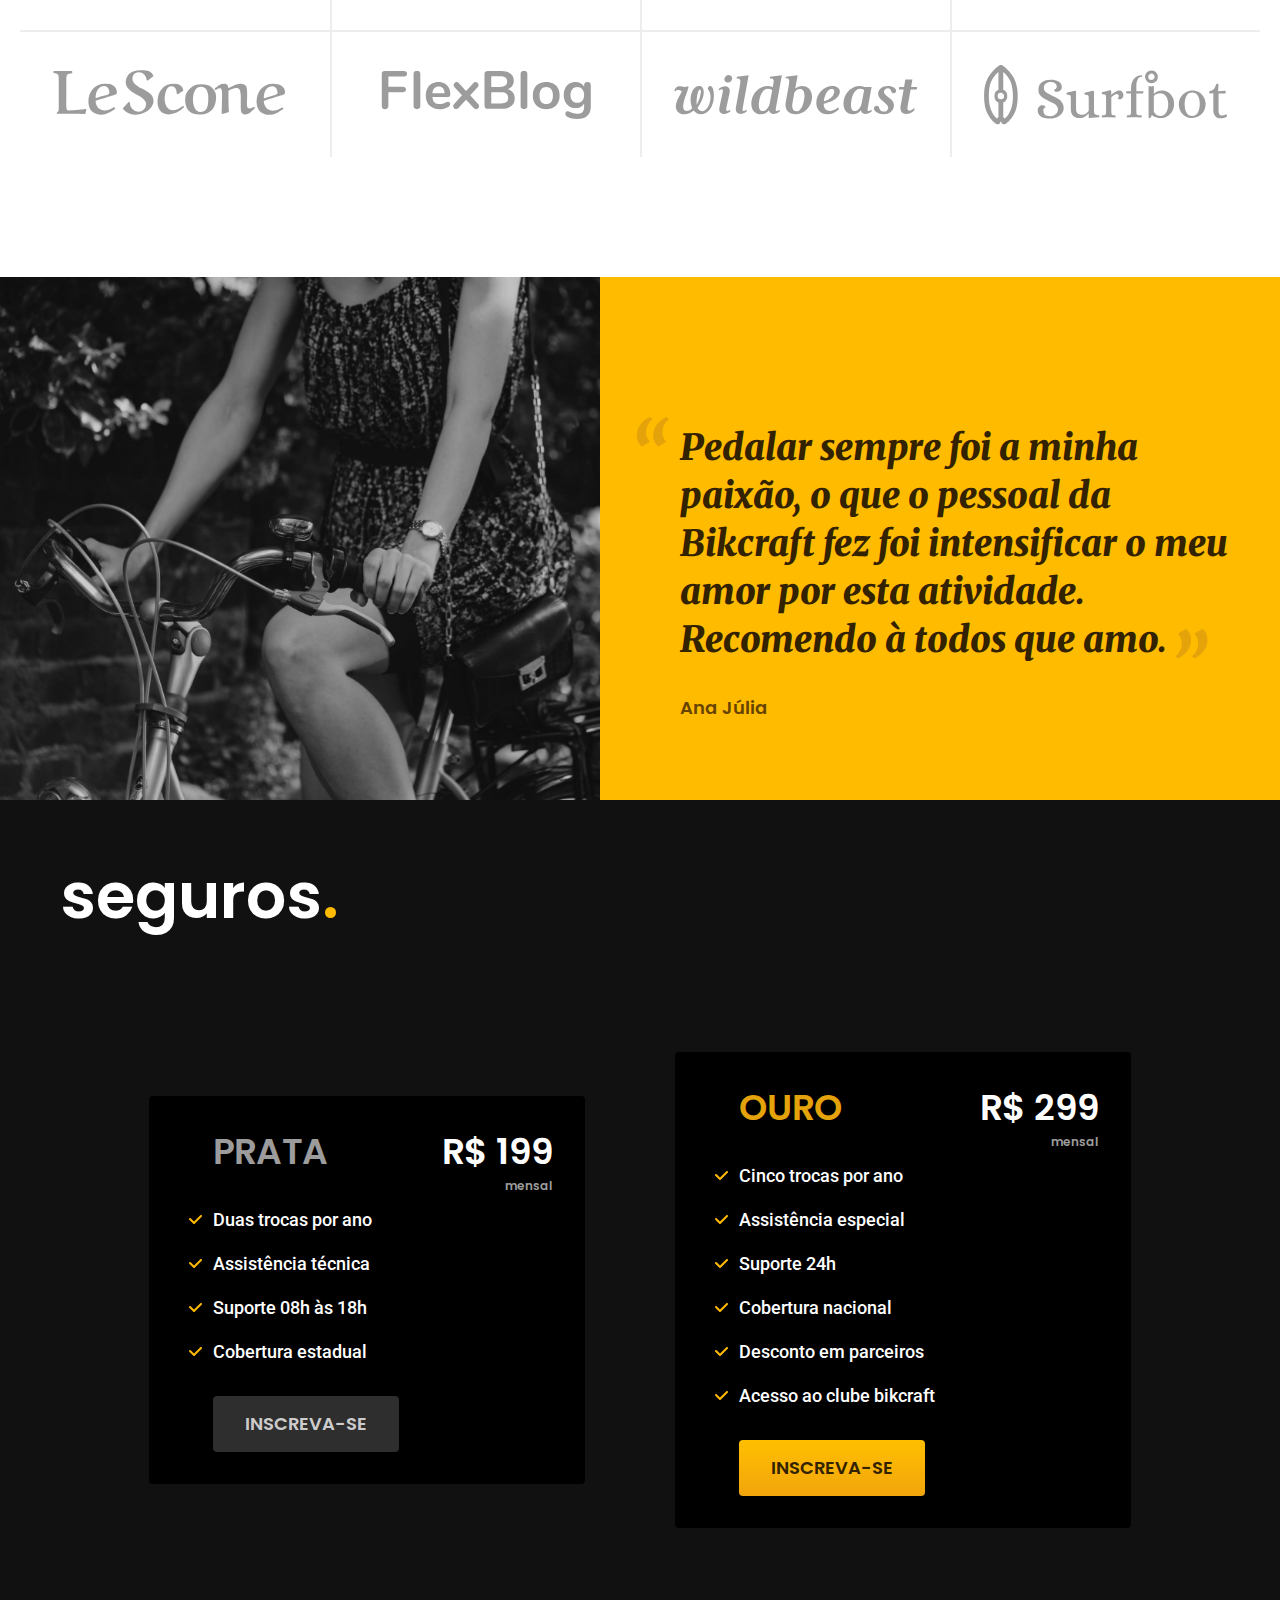
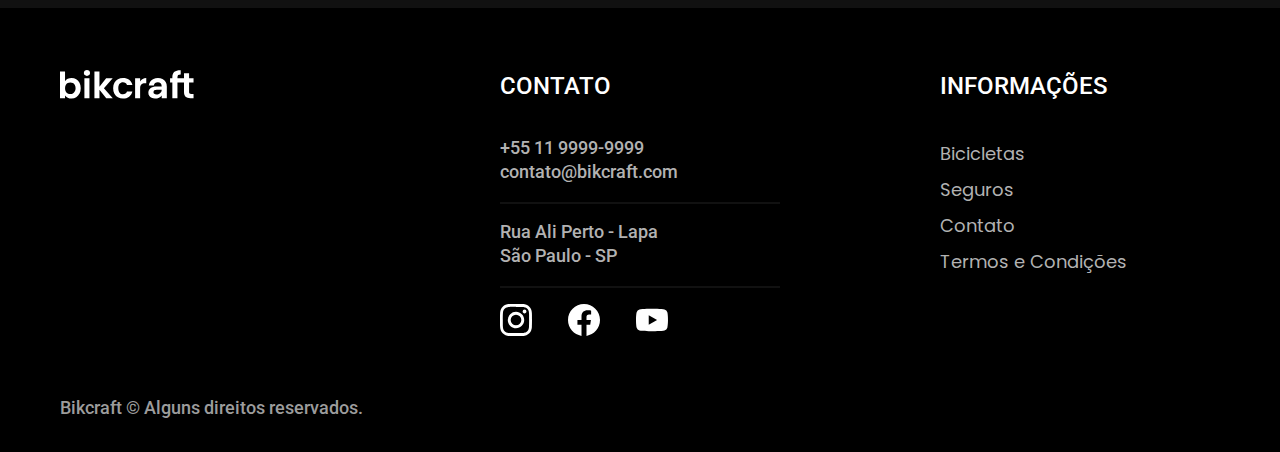
==== commit 5323e297: "Javascript adicionado" ====
--- a/index.html
+++ b/index.html
@@ -17,6 +17,10 @@
   <link href="https://fonts.googleapis.com/css2?family=Fira+Sans:wght@400;500;700&family=Merriweather:ital,wght@1,900&family=Poppins:wght@400;500;600&family=Roboto:wght@400;500&display=swap" rel="stylesheet">
   <meta name="viewport" content="width=device-width, initial-scale=1.0">
   <title>Bikcraft - Bicicletas Elétricas</title>
+
+  <script>
+    document.documentElement.classList.add('js')
+  </script>
 </head>
 
 <body>
@@ -41,11 +45,11 @@
   <main class="introducao-bg">
     <div class="introducao container">
       <div class="introducao-conteudo">
-        <h1 class="font-1-xxl">Bicicletas feitas sob medida<span class="ponto">.</span></h1>
-        <p class="font-2-l">Bicicletas elétricas de alta precisão e qualidade, feitas sob medida para o cliente. Explore o mundo na sua velocidade com a Bikcraft.</p>
-        <a href="./bicicletas.html" class="botao">Escolha a sua</a>
-      </div>
-      <div class="introducao-imagem">
+        <h1 class="font-1-xxl fadeInDown" data-anime="200">Bicicletas feitas sob medida<span class="ponto">.</span></h1>
+        <p class="font-2-l fadeInDown" data-anime="400">Bicicletas elétricas de alta precisão e qualidade, feitas sob medida para o cliente. Explore o mundo na sua velocidade com a Bikcraft.</p>
+        <a href="./bicicletas.html" class="botao fadeInDown" data-anime="600">Escolha a sua</a>
+      </div>
+      <div class="introducao-imagem fadeInDown" data-anime="800">
         <img src="./img/fotos/introducao.jpg" alt="Bicicleta elétrica preta">
       </div>
 
@@ -226,6 +230,9 @@
     </div>
   </footer>
 
+  <script src="./js/plugins/simple-anime.js"></script>
+  <script src="./js/script.js"></script>
+
 </body>
 
 </html>--- a/css/style.css
+++ b/css/style.css
@@ -6,6 +6,8 @@
 /* Utilidades */
 @import "./utilidades/tipografia.css";
 @import "./utilidades/cores.css";
+@import "./utilidades/formulario.css";
+@import "./utilidades/animacao.css";
 
 /* Home */
 @import "./home/introducao.css";
@@ -14,5 +16,21 @@
 @import "./home/depoimento.css";
 @import "./home/seguros.css";
 
+/* Termos e Condições */
+@import "./termos/termos.css";
+
 /* Bicicletas */
 @import "./bicicletas/bicicletas-lista.css";
+@import "./bicicletas/bicicletas.css";
+@import "./bicicletas/nimbus.css";
+
+/* Seguros */
+@import "./seguros/vantagens.css";
+@import "./seguros/perguntas.css";
+
+/* Contato */
+@import "./contato/contato.css";
+@import "./contato/lojas.css";
+
+/* Cotação */
+@import "./cotacao/orcamento.css";
